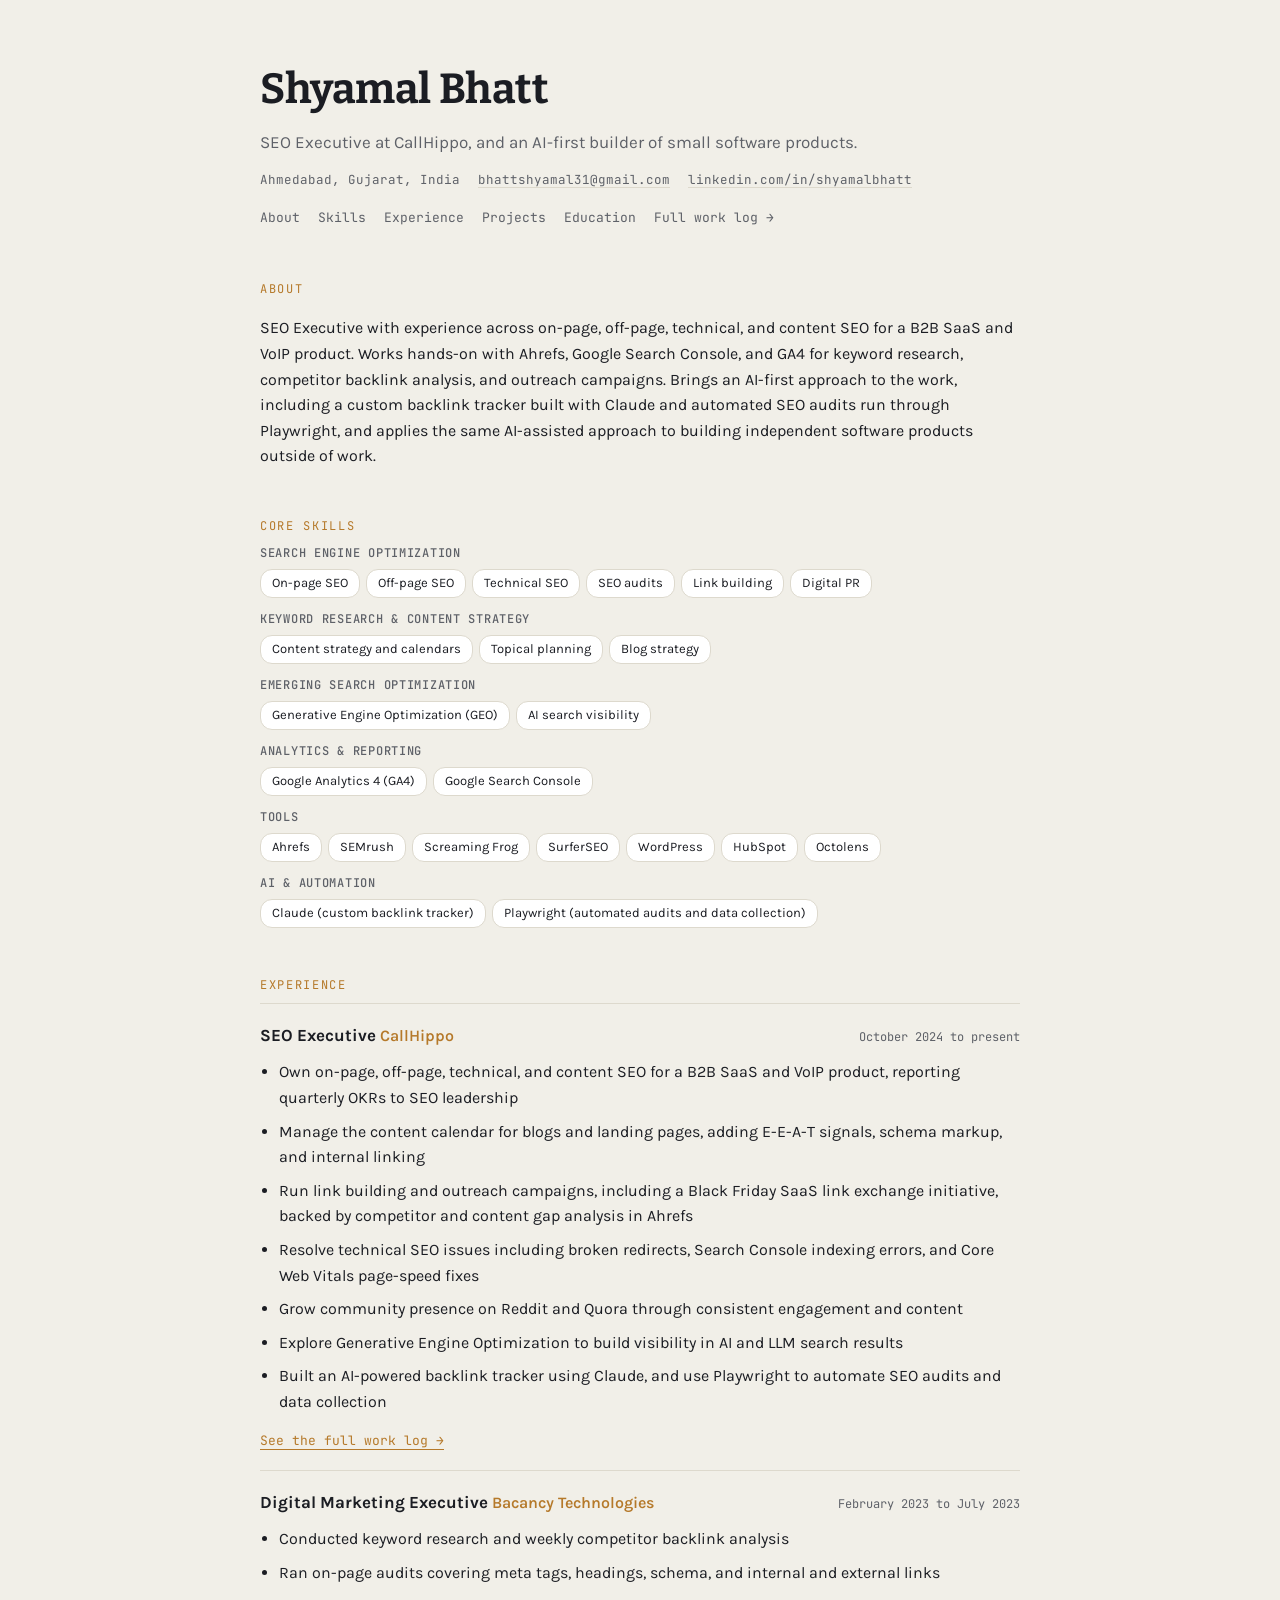
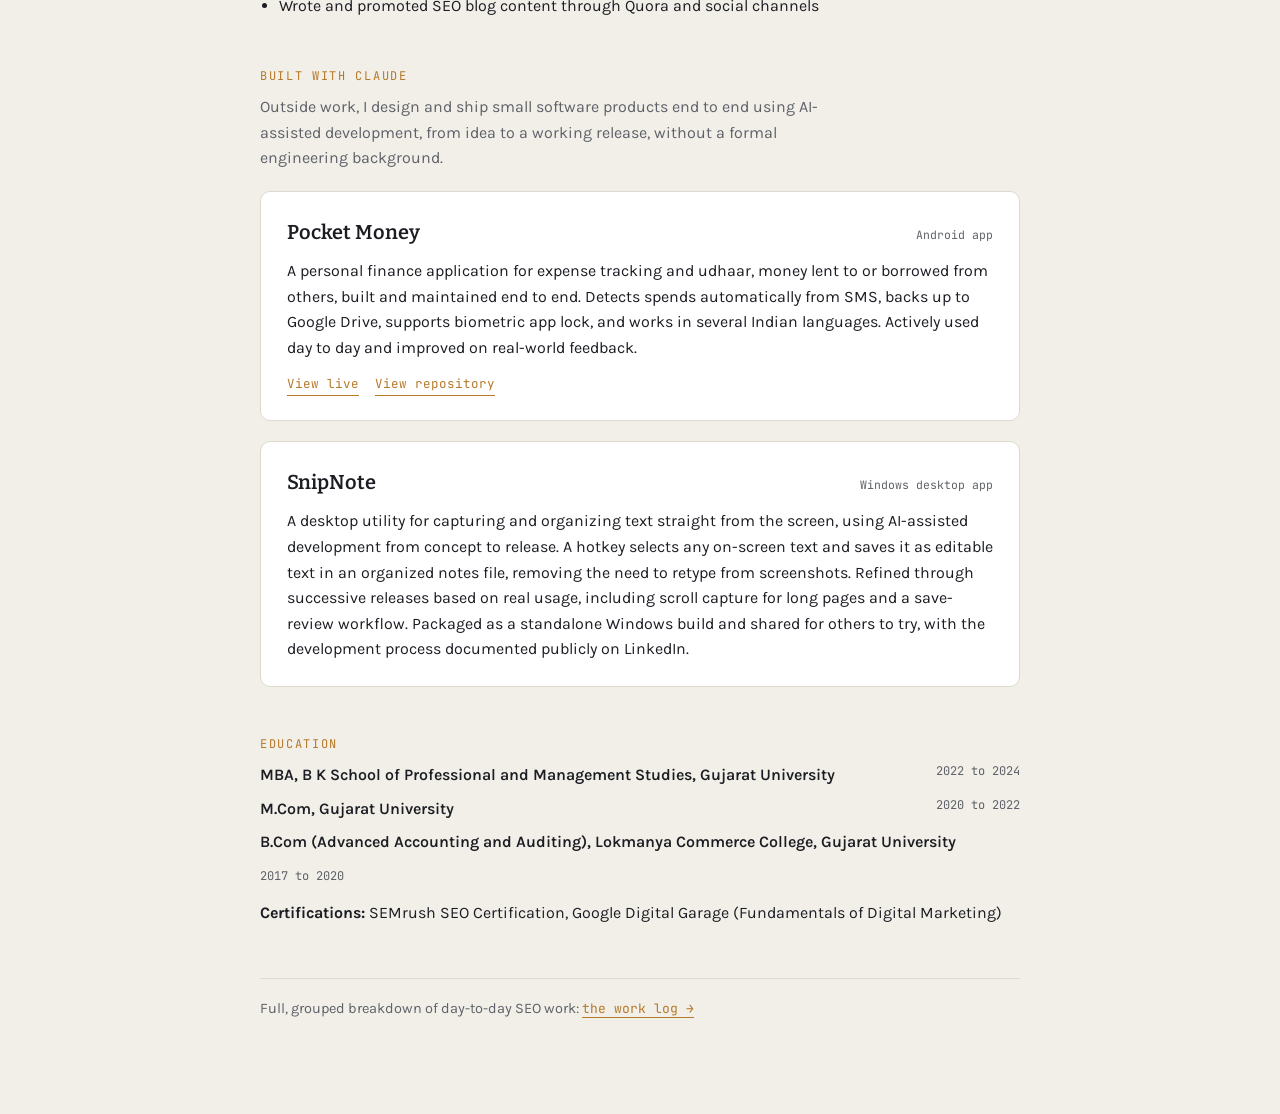
==== index.html @ 7a84ca5f "Resume site and work log" ====
<!DOCTYPE html>
<html lang="en">
<head>
<meta charset="UTF-8">
<meta name="viewport" content="width=device-width, initial-scale=1.0, viewport-fit=cover">
<title>Shyamal Bhatt | SEO Executive</title>
<meta name="description" content="Shyamal Bhatt, SEO Executive at CallHippo. On-page, off-page, technical and AI-search SEO, plus independent products built with AI-assisted development.">
<link rel="stylesheet" href="https://fonts.googleapis.com/css2?family=Bitter:wght@500;600;700&family=Karla:wght@400;500;600;700&family=JetBrains+Mono:wght@400;500;600&display=swap">
<link rel="stylesheet" href="style.css">
</head>
<body>
<div class="wrap">

  <header class="site-head">
    <h1>Shyamal Bhatt</h1>
    <p class="tagline">SEO Executive at CallHippo, and an AI-first builder of small software products.</p>
    <p class="contact">
      <span>Ahmedabad, Gujarat, India</span>
      <span><a href="mailto:bhattshyamal31@gmail.com">bhattshyamal31@gmail.com</a></span>
      <span><a href="https://linkedin.com/in/shyamalbhatt">linkedin.com/in/shyamalbhatt</a></span>
    </p>
    <nav class="sitenav">
      <a href="#about">About</a>
      <a href="#skills">Skills</a>
      <a href="#experience">Experience</a>
      <a href="#projects">Projects</a>
      <a href="#education">Education</a>
      <a href="portfolio.html">Full work log &rarr;</a>
    </nav>
  </header>

  <section id="about">
    <p class="eyebrow">About</p>
    <p>SEO Executive with experience across on-page, off-page, technical, and content SEO for a B2B SaaS and VoIP product. Works hands-on with Ahrefs, Google Search Console, and GA4 for keyword research, competitor backlink analysis, and outreach campaigns. Brings an AI-first approach to the work, including a custom backlink tracker built with Claude and automated SEO audits run through Playwright, and applies the same AI-assisted approach to building independent software products outside of work.</p>
  </section>

  <section id="skills">
    <p class="eyebrow">Core Skills</p>
    <div class="skill-groups">
      <div class="skill-group">
        <h3>Search Engine Optimization</h3>
        <ul class="tags"><li>On-page SEO</li><li>Off-page SEO</li><li>Technical SEO</li><li>SEO audits</li><li>Link building</li><li>Digital PR</li></ul>
      </div>
      <div class="skill-group">
        <h3>Keyword Research &amp; Content Strategy</h3>
        <ul class="tags"><li>Content strategy and calendars</li><li>Topical planning</li><li>Blog strategy</li></ul>
      </div>
      <div class="skill-group">
        <h3>Emerging Search Optimization</h3>
        <ul class="tags"><li>Generative Engine Optimization (GEO)</li><li>AI search visibility</li></ul>
      </div>
      <div class="skill-group">
        <h3>Analytics &amp; Reporting</h3>
        <ul class="tags"><li>Google Analytics 4 (GA4)</li><li>Google Search Console</li></ul>
      </div>
      <div class="skill-group">
        <h3>Tools</h3>
        <ul class="tags"><li>Ahrefs</li><li>SEMrush</li><li>Screaming Frog</li><li>SurferSEO</li><li>WordPress</li><li>HubSpot</li><li>Octolens</li></ul>
      </div>
      <div class="skill-group">
        <h3>AI &amp; Automation</h3>
        <ul class="tags"><li>Claude (custom backlink tracker)</li><li>Playwright (automated audits and data collection)</li></ul>
      </div>
    </div>
  </section>

  <section id="experience">
    <p class="eyebrow">Experience</p>

    <div class="role-block">
      <div class="role-head">
        <span><span class="role-title">SEO Executive</span> <span class="role-org">CallHippo</span></span>
        <span class="role-date">October 2024 to present</span>
      </div>
      <ul class="work">
        <li>Own on-page, off-page, technical, and content SEO for a B2B SaaS and VoIP product, reporting quarterly OKRs to SEO leadership</li>
        <li>Manage the content calendar for blogs and landing pages, adding E-E-A-T signals, schema markup, and internal linking</li>
        <li>Run link building and outreach campaigns, including a Black Friday SaaS link exchange initiative, backed by competitor and content gap analysis in Ahrefs</li>
        <li>Resolve technical SEO issues including broken redirects, Search Console indexing errors, and Core Web Vitals page-speed fixes</li>
        <li>Grow community presence on Reddit and Quora through consistent engagement and content</li>
        <li>Explore Generative Engine Optimization to build visibility in AI and LLM search results</li>
        <li>Built an AI-powered backlink tracker using Claude, and use Playwright to automate SEO audits and data collection</li>
      </ul>
      <p style="margin-top:12px;"><a class="back-link" href="portfolio.html">See the full work log &rarr;</a></p>
    </div>

    <div class="role-block">
      <div class="role-head">
        <span><span class="role-title">Digital Marketing Executive</span> <span class="role-org">Bacancy Technologies</span></span>
        <span class="role-date">February 2023 to July 2023</span>
      </div>
      <ul class="work">
        <li>Conducted keyword research and weekly competitor backlink analysis</li>
        <li>Ran on-page audits covering meta tags, headings, schema, and internal and external links</li>
        <li>Wrote and promoted SEO blog content through Quora and social channels</li>
      </ul>
    </div>
  </section>

  <section id="projects">
    <p class="eyebrow">Built with Claude</p>
    <p class="lead">Outside work, I design and ship small software products end to end using AI-assisted development, from idea to a working release, without a formal engineering background.</p>
    <div class="cards">
      <div class="card">
        <div class="card-head">
          <span class="card-name">Pocket Money</span>
          <span class="card-kind">Android app</span>
        </div>
        <p>A personal finance application for expense tracking and udhaar, money lent to or borrowed from others, built and maintained end to end. Detects spends automatically from SMS, backs up to Google Drive, supports biometric app lock, and works in several Indian languages. Actively used day to day and improved on real-world feedback.</p>
        <div class="card-links">
          <a href="https://imshyamalbhatt.github.io/kharcha/">View live</a>
          <a href="https://github.com/imshyamalbhatt/kharcha">View repository</a>
        </div>
      </div>
      <div class="card">
        <div class="card-head">
          <span class="card-name">SnipNote</span>
          <span class="card-kind">Windows desktop app</span>
        </div>
        <p>A desktop utility for capturing and organizing text straight from the screen, using AI-assisted development from concept to release. A hotkey selects any on-screen text and saves it as editable text in an organized notes file, removing the need to retype from screenshots. Refined through successive releases based on real usage, including scroll capture for long pages and a save-review workflow. Packaged as a standalone Windows build and shared for others to try, with the development process documented publicly on LinkedIn.</p>
      </div>
    </div>
  </section>

  <section id="education">
    <p class="eyebrow">Education</p>
    <div class="edu-item"><span class="edu-degree">MBA, B K School of Professional and Management Studies, Gujarat University</span><span class="edu-date">2022 to 2024</span></div>
    <div class="edu-item"><span class="edu-degree">M.Com, Gujarat University</span><span class="edu-date">2020 to 2022</span></div>
    <div class="edu-item"><span class="edu-degree">B.Com (Advanced Accounting and Auditing), Lokmanya Commerce College, Gujarat University</span><span class="edu-date">2017 to 2020</span></div>
    <p style="margin-top:14px;"><b>Certifications:</b> SEMrush SEO Certification, Google Digital Garage (Fundamentals of Digital Marketing)</p>
  </section>

  <p class="closing">Full, grouped breakdown of day-to-day SEO work: <a class="back-link" href="portfolio.html">the work log &rarr;</a></p>

</div>
</body>
</html>
---- style.css ----
/* layout: warm single-column editorial site; one accent (amber) used sparingly on labels, rules and links */
:root{
  --bg:#f1efe8;
  --surface:#ffffff;
  --ink:#1b1d23;
  --muted:#5e6168;
  --line:#ddd9cd;
  --accent:#b5792a;
}
@media (prefers-color-scheme: dark){
  :root:not([data-theme="light"]){
    --bg:#17181c;
    --surface:#1f2126;
    --ink:#eceae4;
    --muted:#9a9b9f;
    --line:#303238;
    --accent:#d79a4e;
    color-scheme: dark;
  }
}
:root[data-theme="dark"]{
  --bg:#17181c;
  --surface:#1f2126;
  --ink:#eceae4;
  --muted:#9a9b9f;
  --line:#303238;
  --accent:#d79a4e;
  color-scheme: dark;
}

*{ box-sizing:border-box; }
html, body{ margin:0; }
body{
  background:var(--bg);
  color:var(--ink);
  font-family:'Karla',Arial,sans-serif;
  font-size:16px;
  line-height:1.6;
  padding-left:max(16px, env(safe-area-inset-left,0px));
  padding-right:max(16px, env(safe-area-inset-right,0px));
}
a{ color:inherit; }
.wrap{ max-width:760px; margin:0 auto; padding-block:56px 80px; }

header.site-head{ margin-bottom:40px; }
h1{
  font-family:'Bitter',Georgia,serif;
  font-weight:700;
  font-size:clamp(30px,6vw,42px);
  margin:0 0 6px 0;
  letter-spacing:-.01em;
  text-wrap:balance;
}
.tagline{ font-size:17px; color:var(--muted); margin:0 0 14px 0; }
.contact{
  font-family:'JetBrains Mono',ui-monospace,monospace;
  font-size:12.5px;
  color:var(--muted);
  display:flex;
  flex-wrap:wrap;
  gap:6px 18px;
}
.contact a{ text-decoration:underline; text-decoration-color:var(--line); text-underline-offset:3px; }
.contact a:hover{ color:var(--accent); text-decoration-color:var(--accent); }

nav.sitenav{
  display:flex;
  gap:18px;
  margin-top:18px;
  font-family:'JetBrains Mono',monospace;
  font-size:13px;
}
nav.sitenav a{
  text-decoration:none;
  color:var(--muted);
  border-bottom:1px solid transparent;
  padding-bottom:2px;
}
nav.sitenav a:hover, nav.sitenav a.current{ color:var(--accent); border-bottom-color:var(--accent); }

.eyebrow{
  font-family:'JetBrains Mono',monospace;
  font-size:12px;
  letter-spacing:.14em;
  text-transform:uppercase;
  color:var(--accent);
  margin:0 0 8px 0;
}
section{ margin-top:48px; }
section > p.lead{ color:var(--muted); max-width:60ch; margin:0 0 20px 0; }

.skill-groups{ display:flex; flex-direction:column; gap:12px; }
.skill-group h3{
  font-family:'JetBrains Mono',monospace;
  font-size:12px;
  text-transform:uppercase;
  letter-spacing:.06em;
  color:var(--muted);
  margin:0 0 6px 0;
  font-weight:500;
}
.tags{ list-style:none; margin:0; padding:0; display:flex; flex-wrap:wrap; gap:6px; }
.tags li{
  font-size:13px;
  background:var(--surface);
  border:1px solid var(--line);
  border-radius:12px;
  padding:3px 11px;
}

.role-block{ border-top:1px solid var(--line); padding-top:18px; margin-top:18px; }
.role-block:first-of-type{ margin-top:0; }
.role-head{ display:flex; justify-content:space-between; align-items:baseline; flex-wrap:wrap; gap:4px 16px; margin-bottom:10px; }
.role-title{ font-weight:700; font-size:17px; }
.role-org{ color:var(--accent); font-weight:600; }
.role-date{ font-family:'JetBrains Mono',monospace; font-size:12px; color:var(--muted); white-space:nowrap; }
ul.work{ margin:0; padding-left:1.2em; }
ul.work li{ margin-bottom:8px; }
ul.work li:last-child{ margin-bottom:0; }

.cards{ display:flex; flex-direction:column; gap:20px; }
.card{ background:var(--surface); border:1px solid var(--line); border-radius:10px; padding:24px 26px; }
.card-head{ display:flex; justify-content:space-between; align-items:baseline; flex-wrap:wrap; gap:4px 16px; margin-bottom:4px; }
.card-name{ font-family:'Bitter',Georgia,serif; font-weight:600; font-size:20px; }
.card-kind{ font-family:'JetBrains Mono',monospace; font-size:11.5px; color:var(--muted); white-space:nowrap; }
.card p{ margin:10px 0 0 0; }
.card-links{ margin-top:14px; display:flex; gap:16px; flex-wrap:wrap; }
.card-links a{ font-family:'JetBrains Mono',monospace; font-size:12.5px; color:var(--accent); text-decoration:none; border-bottom:1px solid var(--accent); padding-bottom:1px; }
.card-links a:hover{ opacity:.75; }

.edu-item{ display:flex; justify-content:space-between; gap:12px; margin-bottom:8px; flex-wrap:wrap; }
.edu-item:last-child{ margin-bottom:0; }
.edu-degree{ font-weight:600; }
.edu-date{ font-family:'JetBrains Mono',monospace; font-size:12px; color:var(--muted); white-space:nowrap; }

.worklog-group{ border-top:1px solid var(--line); padding-top:18px; margin-top:28px; }
.worklog-group:first-of-type{ margin-top:0; }
.worklog-group h2{
  font-family:'Bitter',Georgia,serif;
  font-size:19px;
  font-weight:600;
  margin:0 0 12px 0;
}
.worklog-group ul{ margin:0; padding-left:1.2em; }
.worklog-group li{ margin-bottom:8px; }
.worklog-group li:last-child{ margin-bottom:0; }

.closing{ margin-top:52px; padding-top:18px; border-top:1px solid var(--line); color:var(--muted); font-size:14.5px; }
.back-link{ font-family:'JetBrains Mono',monospace; font-size:13px; color:var(--accent); text-decoration:none; border-bottom:1px solid var(--accent); }
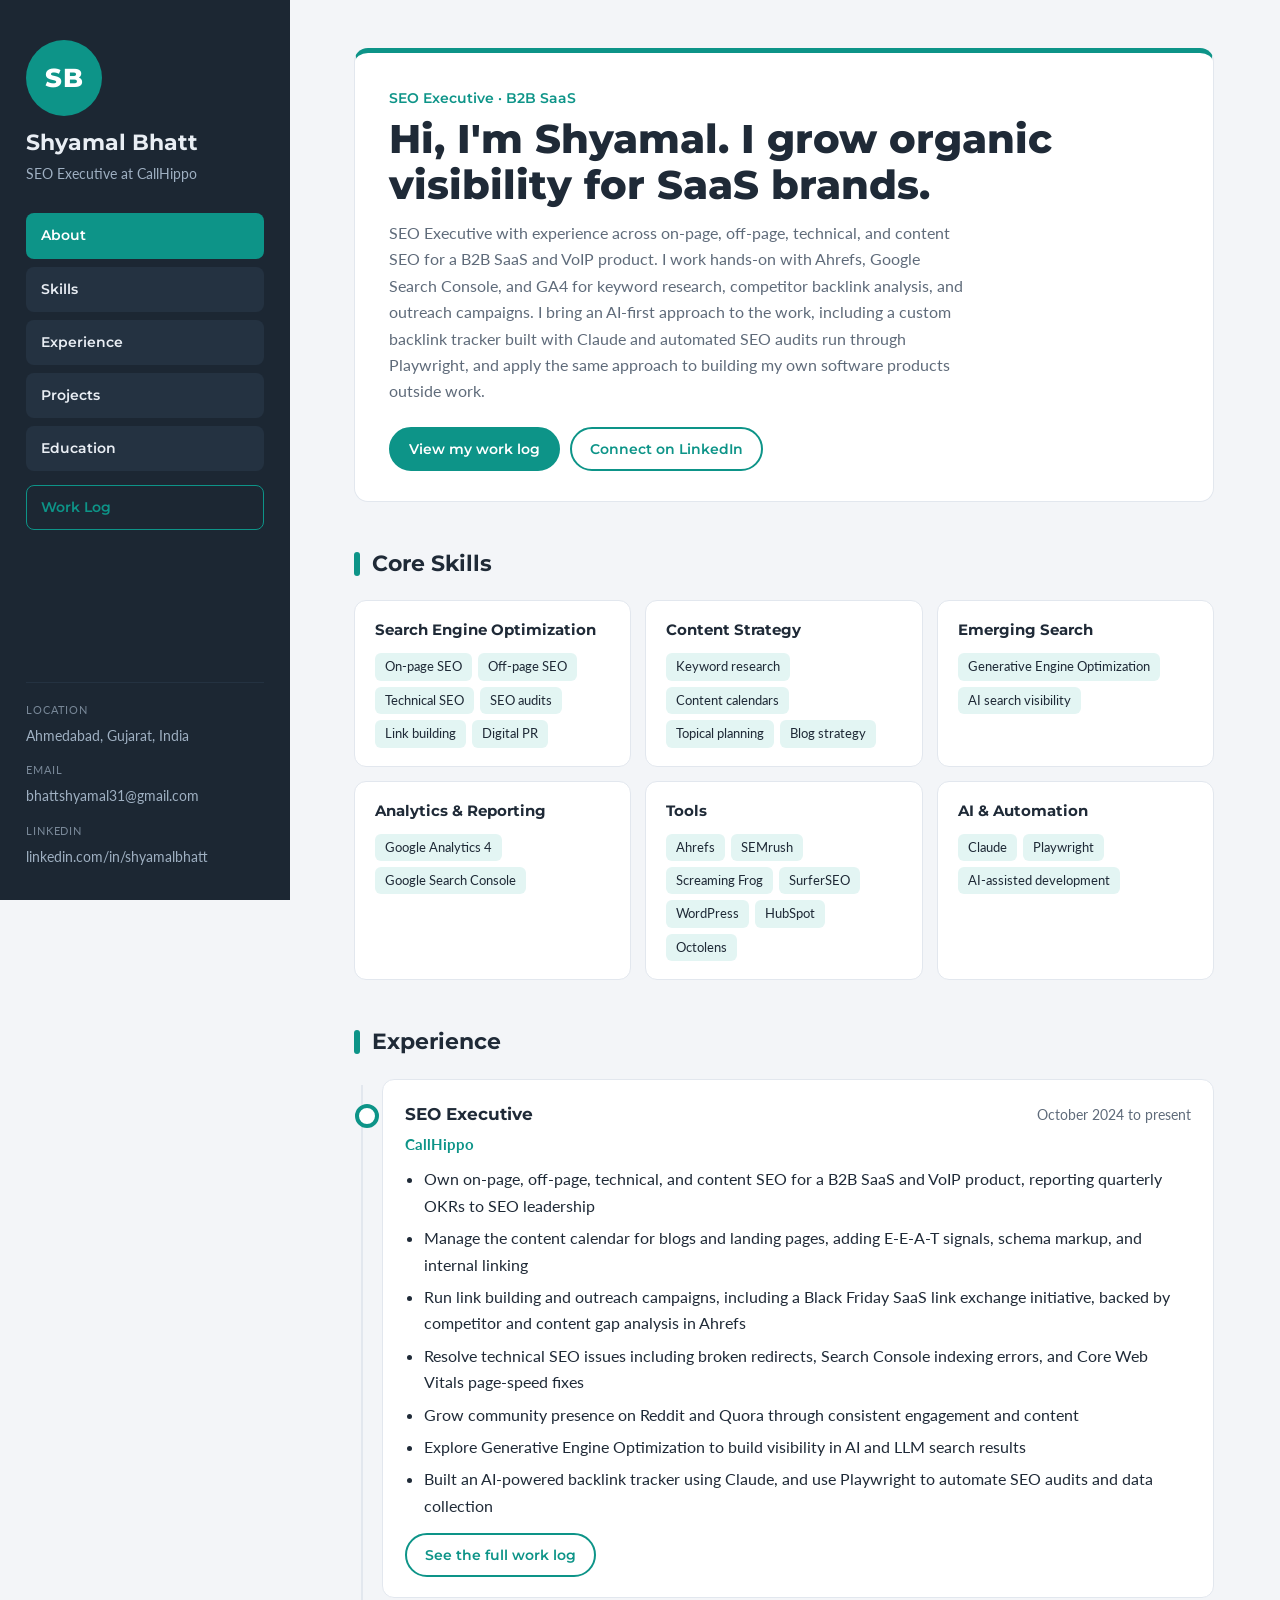
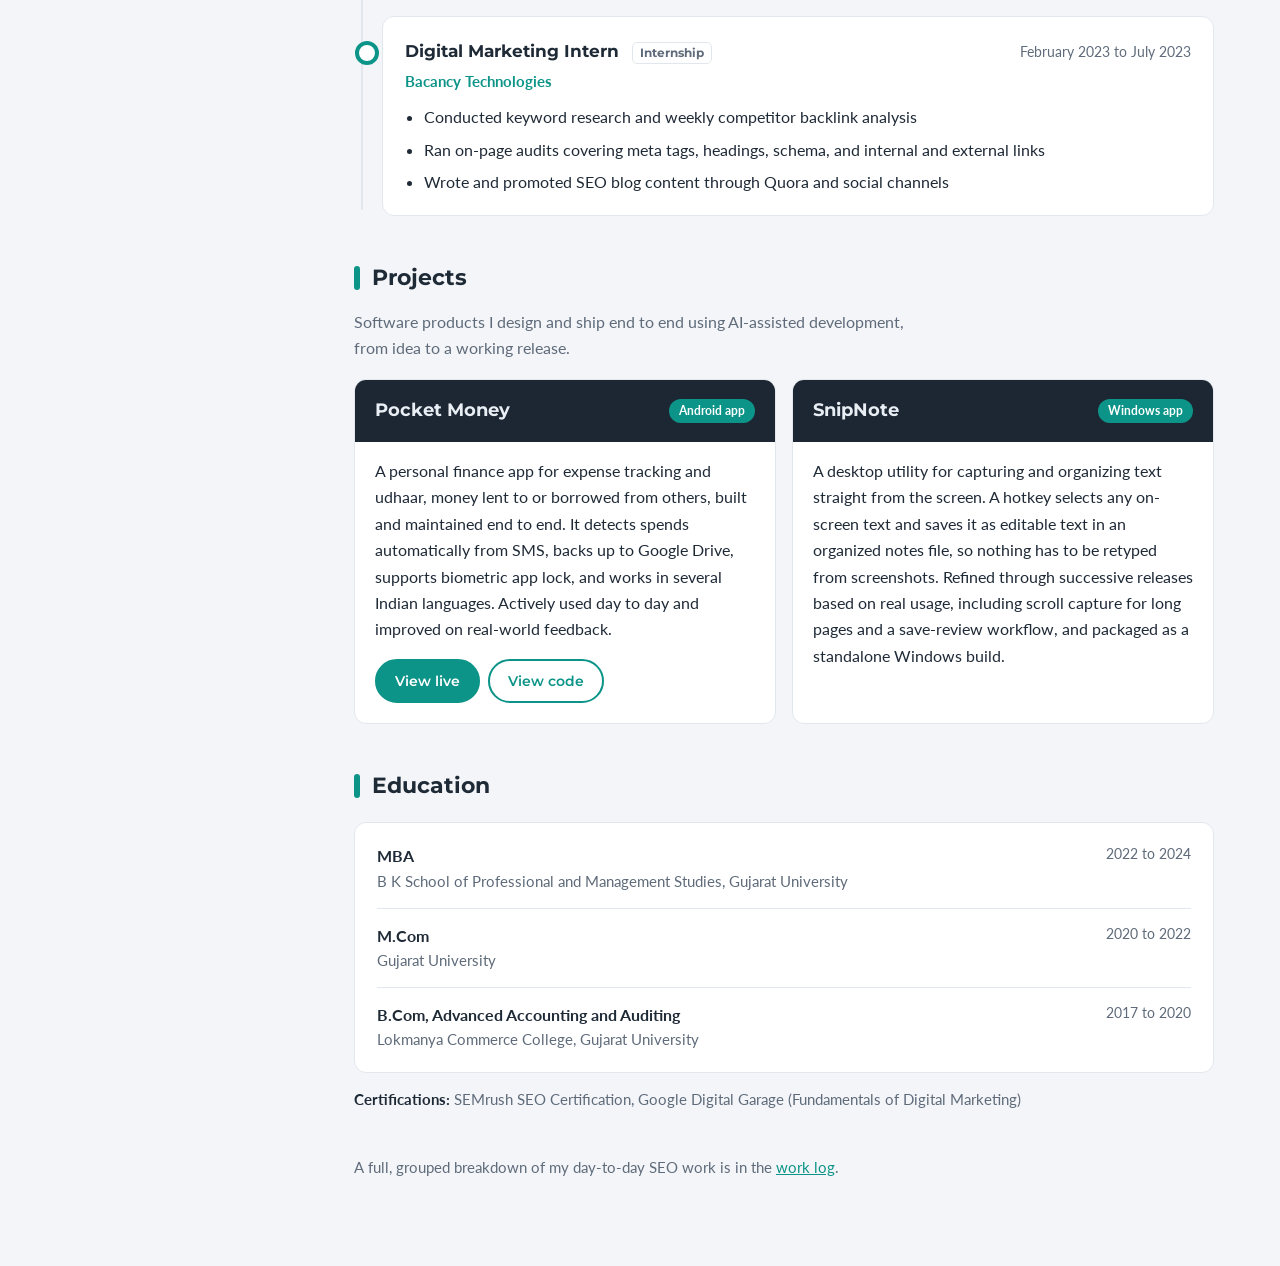
==== commit e644ed76: "New template design: sidebar layout, timeline, Montserrat/Lato; Bacancy as internship" ====
--- a/index.html
+++ b/index.html
@@ -4,134 +4,198 @@
 <meta charset="UTF-8">
 <meta name="viewport" content="width=device-width, initial-scale=1.0, viewport-fit=cover">
 <title>Shyamal Bhatt | SEO Executive</title>
-<meta name="description" content="Shyamal Bhatt, SEO Executive at CallHippo. On-page, off-page, technical and AI-search SEO, plus independent products built with AI-assisted development.">
-<link rel="stylesheet" href="https://fonts.googleapis.com/css2?family=Bitter:wght@500;600;700&family=Karla:wght@400;500;600;700&family=JetBrains+Mono:wght@400;500;600&display=swap">
+<meta name="description" content="Shyamal Bhatt, SEO Executive at CallHippo. On-page, off-page, technical, content and AI-search SEO, plus independent products built with AI-assisted development.">
+<link rel="stylesheet" href="https://fonts.googleapis.com/css2?family=Montserrat:wght@600;700;800&family=Lato:wght@400;700&display=swap">
 <link rel="stylesheet" href="style.css">
+<style>
+  .mobile-contact{ display:none; }
+  @media (max-width:880px){ .mobile-contact{ display:block; margin-top:14px; font-size:14px; color:var(--muted); } }
+</style>
 </head>
 <body>
-<div class="wrap">
-
-  <header class="site-head">
-    <h1>Shyamal Bhatt</h1>
-    <p class="tagline">SEO Executive at CallHippo, and an AI-first builder of small software products.</p>
-    <p class="contact">
-      <span>Ahmedabad, Gujarat, India</span>
-      <span><a href="mailto:bhattshyamal31@gmail.com">bhattshyamal31@gmail.com</a></span>
-      <span><a href="https://linkedin.com/in/shyamalbhatt">linkedin.com/in/shyamalbhatt</a></span>
-    </p>
-    <nav class="sitenav">
-      <a href="#about">About</a>
-      <a href="#skills">Skills</a>
-      <a href="#experience">Experience</a>
-      <a href="#projects">Projects</a>
-      <a href="#education">Education</a>
-      <a href="portfolio.html">Full work log &rarr;</a>
-    </nav>
-  </header>
-
-  <section id="about">
-    <p class="eyebrow">About</p>
-    <p>SEO Executive with experience across on-page, off-page, technical, and content SEO for a B2B SaaS and VoIP product. Works hands-on with Ahrefs, Google Search Console, and GA4 for keyword research, competitor backlink analysis, and outreach campaigns. Brings an AI-first approach to the work, including a custom backlink tracker built with Claude and automated SEO audits run through Playwright, and applies the same AI-assisted approach to building independent software products outside of work.</p>
-  </section>
-
-  <section id="skills">
-    <p class="eyebrow">Core Skills</p>
-    <div class="skill-groups">
-      <div class="skill-group">
-        <h3>Search Engine Optimization</h3>
-        <ul class="tags"><li>On-page SEO</li><li>Off-page SEO</li><li>Technical SEO</li><li>SEO audits</li><li>Link building</li><li>Digital PR</li></ul>
+<div class="layout">
+
+  <aside class="sidebar">
+    <div class="side-inner">
+      <div class="side-id">
+        <div class="monogram" aria-hidden="true">SB</div>
+        <a class="side-name" href="#top">Shyamal Bhatt</a>
+        <div class="side-role">SEO Executive at CallHippo</div>
       </div>
-      <div class="skill-group">
-        <h3>Keyword Research &amp; Content Strategy</h3>
-        <ul class="tags"><li>Content strategy and calendars</li><li>Topical planning</li><li>Blog strategy</li></ul>
-      </div>
-      <div class="skill-group">
-        <h3>Emerging Search Optimization</h3>
-        <ul class="tags"><li>Generative Engine Optimization (GEO)</li><li>AI search visibility</li></ul>
-      </div>
-      <div class="skill-group">
-        <h3>Analytics &amp; Reporting</h3>
-        <ul class="tags"><li>Google Analytics 4 (GA4)</li><li>Google Search Console</li></ul>
-      </div>
-      <div class="skill-group">
-        <h3>Tools</h3>
-        <ul class="tags"><li>Ahrefs</li><li>SEMrush</li><li>Screaming Frog</li><li>SurferSEO</li><li>WordPress</li><li>HubSpot</li><li>Octolens</li></ul>
-      </div>
-      <div class="skill-group">
-        <h3>AI &amp; Automation</h3>
-        <ul class="tags"><li>Claude (custom backlink tracker)</li><li>Playwright (automated audits and data collection)</li></ul>
+
+      <nav class="side-nav" aria-label="Sections">
+        <a class="btn" href="#about">About</a>
+        <a class="btn" href="#skills">Skills</a>
+        <a class="btn" href="#experience">Experience</a>
+        <a class="btn" href="#projects">Projects</a>
+        <a class="btn" href="#education">Education</a>
+        <a class="btn cta" href="portfolio.html">Work Log</a>
+      </nav>
+
+      <div class="side-contact">
+        <span class="label">Location</span>
+        <span>Ahmedabad, Gujarat, India</span>
+        <span class="label" style="margin-top:8px;">Email</span>
+        <a href="mailto:bhattshyamal31@gmail.com">bhattshyamal31@gmail.com</a>
+        <span class="label" style="margin-top:8px;">LinkedIn</span>
+        <a href="https://linkedin.com/in/shyamalbhatt">linkedin.com/in/shyamalbhatt</a>
       </div>
     </div>
-  </section>
-
-  <section id="experience">
-    <p class="eyebrow">Experience</p>
-
-    <div class="role-block">
-      <div class="role-head">
-        <span><span class="role-title">SEO Executive</span> <span class="role-org">CallHippo</span></span>
-        <span class="role-date">October 2024 to present</span>
-      </div>
-      <ul class="work">
-        <li>Own on-page, off-page, technical, and content SEO for a B2B SaaS and VoIP product, reporting quarterly OKRs to SEO leadership</li>
-        <li>Manage the content calendar for blogs and landing pages, adding E-E-A-T signals, schema markup, and internal linking</li>
-        <li>Run link building and outreach campaigns, including a Black Friday SaaS link exchange initiative, backed by competitor and content gap analysis in Ahrefs</li>
-        <li>Resolve technical SEO issues including broken redirects, Search Console indexing errors, and Core Web Vitals page-speed fixes</li>
-        <li>Grow community presence on Reddit and Quora through consistent engagement and content</li>
-        <li>Explore Generative Engine Optimization to build visibility in AI and LLM search results</li>
-        <li>Built an AI-powered backlink tracker using Claude, and use Playwright to automate SEO audits and data collection</li>
-      </ul>
-      <p style="margin-top:12px;"><a class="back-link" href="portfolio.html">See the full work log &rarr;</a></p>
+  </aside>
+
+  <main class="main" id="top">
+    <div class="main-inner">
+
+      <section class="hero" id="about">
+        <p class="hero-kicker">SEO Executive &middot; B2B SaaS</p>
+        <h1>Hi, I'm Shyamal. I grow organic visibility for SaaS brands.</h1>
+        <p class="summary">SEO Executive with experience across on-page, off-page, technical, and content SEO for a B2B SaaS and VoIP product. I work hands-on with Ahrefs, Google Search Console, and GA4 for keyword research, competitor backlink analysis, and outreach campaigns. I bring an AI-first approach to the work, including a custom backlink tracker built with Claude and automated SEO audits run through Playwright, and apply the same approach to building my own software products outside work.</p>
+        <p class="mobile-contact">Ahmedabad, Gujarat &middot; bhattshyamal31@gmail.com</p>
+        <div class="hero-actions">
+          <a class="pill solid" href="portfolio.html">View my work log</a>
+          <a class="pill" href="https://linkedin.com/in/shyamalbhatt">Connect on LinkedIn</a>
+        </div>
+      </section>
+
+      <section class="block" id="skills">
+        <h2 class="section-title">Core Skills</h2>
+        <div class="skill-grid">
+          <div class="skill-card">
+            <h3>Search Engine Optimization</h3>
+            <ul class="chips"><li>On-page SEO</li><li>Off-page SEO</li><li>Technical SEO</li><li>SEO audits</li><li>Link building</li><li>Digital PR</li></ul>
+          </div>
+          <div class="skill-card">
+            <h3>Content Strategy</h3>
+            <ul class="chips"><li>Keyword research</li><li>Content calendars</li><li>Topical planning</li><li>Blog strategy</li></ul>
+          </div>
+          <div class="skill-card">
+            <h3>Emerging Search</h3>
+            <ul class="chips"><li>Generative Engine Optimization</li><li>AI search visibility</li></ul>
+          </div>
+          <div class="skill-card">
+            <h3>Analytics &amp; Reporting</h3>
+            <ul class="chips"><li>Google Analytics 4</li><li>Google Search Console</li></ul>
+          </div>
+          <div class="skill-card">
+            <h3>Tools</h3>
+            <ul class="chips"><li>Ahrefs</li><li>SEMrush</li><li>Screaming Frog</li><li>SurferSEO</li><li>WordPress</li><li>HubSpot</li><li>Octolens</li></ul>
+          </div>
+          <div class="skill-card">
+            <h3>AI &amp; Automation</h3>
+            <ul class="chips"><li>Claude</li><li>Playwright</li><li>AI-assisted development</li></ul>
+          </div>
+        </div>
+      </section>
+
+      <section class="block" id="experience">
+        <h2 class="section-title">Experience</h2>
+        <div class="timeline">
+          <div class="t-item">
+            <div class="t-head">
+              <h3 class="t-title">SEO Executive</h3>
+              <span class="t-date">October 2024 to present</span>
+            </div>
+            <p class="t-org">CallHippo</p>
+            <ul>
+              <li>Own on-page, off-page, technical, and content SEO for a B2B SaaS and VoIP product, reporting quarterly OKRs to SEO leadership</li>
+              <li>Manage the content calendar for blogs and landing pages, adding E-E-A-T signals, schema markup, and internal linking</li>
+              <li>Run link building and outreach campaigns, including a Black Friday SaaS link exchange initiative, backed by competitor and content gap analysis in Ahrefs</li>
+              <li>Resolve technical SEO issues including broken redirects, Search Console indexing errors, and Core Web Vitals page-speed fixes</li>
+              <li>Grow community presence on Reddit and Quora through consistent engagement and content</li>
+              <li>Explore Generative Engine Optimization to build visibility in AI and LLM search results</li>
+              <li>Built an AI-powered backlink tracker using Claude, and use Playwright to automate SEO audits and data collection</li>
+            </ul>
+            <div class="t-more"><a class="pill" href="portfolio.html">See the full work log</a></div>
+          </div>
+
+          <div class="t-item">
+            <div class="t-head">
+              <h3 class="t-title">Digital Marketing Intern <span class="t-tag">Internship</span></h3>
+              <span class="t-date">February 2023 to July 2023</span>
+            </div>
+            <p class="t-org">Bacancy Technologies</p>
+            <ul>
+              <li>Conducted keyword research and weekly competitor backlink analysis</li>
+              <li>Ran on-page audits covering meta tags, headings, schema, and internal and external links</li>
+              <li>Wrote and promoted SEO blog content through Quora and social channels</li>
+            </ul>
+          </div>
+        </div>
+      </section>
+
+      <section class="block" id="projects">
+        <h2 class="section-title">Projects</h2>
+        <p class="lead">Software products I design and ship end to end using AI-assisted development, from idea to a working release.</p>
+        <div class="project-grid">
+          <div class="project">
+            <div class="project-band">
+              <span class="card-name">Pocket Money</span>
+              <span class="card-kind">Android app</span>
+            </div>
+            <div class="project-body">
+              <p>A personal finance app for expense tracking and udhaar, money lent to or borrowed from others, built and maintained end to end. It detects spends automatically from SMS, backs up to Google Drive, supports biometric app lock, and works in several Indian languages. Actively used day to day and improved on real-world feedback.</p>
+              <div class="project-links">
+                <a class="pill solid" href="https://imshyamalbhatt.github.io/kharcha/">View live</a>
+                <a class="pill" href="https://github.com/imshyamalbhatt/kharcha">View code</a>
+              </div>
+            </div>
+          </div>
+          <div class="project">
+            <div class="project-band">
+              <span class="card-name">SnipNote</span>
+              <span class="card-kind">Windows app</span>
+            </div>
+            <div class="project-body">
+              <p>A desktop utility for capturing and organizing text straight from the screen. A hotkey selects any on-screen text and saves it as editable text in an organized notes file, so nothing has to be retyped from screenshots. Refined through successive releases based on real usage, including scroll capture for long pages and a save-review workflow, and packaged as a standalone Windows build.</p>
+            </div>
+          </div>
+        </div>
+      </section>
+
+      <section class="block" id="education">
+        <h2 class="section-title">Education</h2>
+        <div class="edu-card">
+          <div class="edu-row">
+            <div><div class="edu-degree">MBA</div><div class="edu-school">B K School of Professional and Management Studies, Gujarat University</div></div>
+            <span class="edu-date">2022 to 2024</span>
+          </div>
+          <div class="edu-row">
+            <div><div class="edu-degree">M.Com</div><div class="edu-school">Gujarat University</div></div>
+            <span class="edu-date">2020 to 2022</span>
+          </div>
+          <div class="edu-row">
+            <div><div class="edu-degree">B.Com, Advanced Accounting and Auditing</div><div class="edu-school">Lokmanya Commerce College, Gujarat University</div></div>
+            <span class="edu-date">2017 to 2020</span>
+          </div>
+        </div>
+        <p class="cert-line"><b>Certifications:</b> SEMrush SEO Certification, Google Digital Garage (Fundamentals of Digital Marketing)</p>
+      </section>
+
+      <p class="footnote">A full, grouped breakdown of my day-to-day SEO work is in the <a href="portfolio.html">work log</a>.</p>
+
     </div>
-
-    <div class="role-block">
-      <div class="role-head">
-        <span><span class="role-title">Digital Marketing Executive</span> <span class="role-org">Bacancy Technologies</span></span>
-        <span class="role-date">February 2023 to July 2023</span>
-      </div>
-      <ul class="work">
-        <li>Conducted keyword research and weekly competitor backlink analysis</li>
-        <li>Ran on-page audits covering meta tags, headings, schema, and internal and external links</li>
-        <li>Wrote and promoted SEO blog content through Quora and social channels</li>
-      </ul>
-    </div>
-  </section>
-
-  <section id="projects">
-    <p class="eyebrow">Built with Claude</p>
-    <p class="lead">Outside work, I design and ship small software products end to end using AI-assisted development, from idea to a working release, without a formal engineering background.</p>
-    <div class="cards">
-      <div class="card">
-        <div class="card-head">
-          <span class="card-name">Pocket Money</span>
-          <span class="card-kind">Android app</span>
-        </div>
-        <p>A personal finance application for expense tracking and udhaar, money lent to or borrowed from others, built and maintained end to end. Detects spends automatically from SMS, backs up to Google Drive, supports biometric app lock, and works in several Indian languages. Actively used day to day and improved on real-world feedback.</p>
-        <div class="card-links">
-          <a href="https://imshyamalbhatt.github.io/kharcha/">View live</a>
-          <a href="https://github.com/imshyamalbhatt/kharcha">View repository</a>
-        </div>
-      </div>
-      <div class="card">
-        <div class="card-head">
-          <span class="card-name">SnipNote</span>
-          <span class="card-kind">Windows desktop app</span>
-        </div>
-        <p>A desktop utility for capturing and organizing text straight from the screen, using AI-assisted development from concept to release. A hotkey selects any on-screen text and saves it as editable text in an organized notes file, removing the need to retype from screenshots. Refined through successive releases based on real usage, including scroll capture for long pages and a save-review workflow. Packaged as a standalone Windows build and shared for others to try, with the development process documented publicly on LinkedIn.</p>
-      </div>
-    </div>
-  </section>
-
-  <section id="education">
-    <p class="eyebrow">Education</p>
-    <div class="edu-item"><span class="edu-degree">MBA, B K School of Professional and Management Studies, Gujarat University</span><span class="edu-date">2022 to 2024</span></div>
-    <div class="edu-item"><span class="edu-degree">M.Com, Gujarat University</span><span class="edu-date">2020 to 2022</span></div>
-    <div class="edu-item"><span class="edu-degree">B.Com (Advanced Accounting and Auditing), Lokmanya Commerce College, Gujarat University</span><span class="edu-date">2017 to 2020</span></div>
-    <p style="margin-top:14px;"><b>Certifications:</b> SEMrush SEO Certification, Google Digital Garage (Fundamentals of Digital Marketing)</p>
-  </section>
-
-  <p class="closing">Full, grouped breakdown of day-to-day SEO work: <a class="back-link" href="portfolio.html">the work log &rarr;</a></p>
-
+  </main>
 </div>
+
+<script>
+  (function(){
+    var btns = Array.prototype.slice.call(document.querySelectorAll('.side-nav .btn[href^="#"]'));
+    var map = {};
+    btns.forEach(function(b){ map[b.getAttribute('href').slice(1)] = b; });
+    if (!('IntersectionObserver' in window)) return;
+    var obs = new IntersectionObserver(function(entries){
+      entries.forEach(function(e){
+        if (e.isIntersecting && map[e.target.id]){
+          btns.forEach(function(b){ b.classList.remove('active'); });
+          map[e.target.id].classList.add('active');
+        }
+      });
+    }, { rootMargin: '-35% 0px -60% 0px' });
+    Object.keys(map).forEach(function(id){
+      var el = document.getElementById(id);
+      if (el) obs.observe(el);
+    });
+  })();
+</script>
 </body>
 </html>
--- a/style.css
+++ b/style.css
@@ -1,149 +1,278 @@
-/* layout: warm single-column editorial site; one accent (amber) used sparingly on labels, rules and links */
 :root{
-  --bg:#f1efe8;
-  --surface:#ffffff;
-  --ink:#1b1d23;
-  --muted:#5e6168;
-  --line:#ddd9cd;
-  --accent:#b5792a;
+  --side:#1c2733;
+  --side-2:#243241;
+  --side-ink:#e9eef4;
+  --side-muted:#9fb0c2;
+  --bg:#f3f5f8;
+  --card:#ffffff;
+  --ink:#1f2a37;
+  --muted:#5f6b7a;
+  --line:#e2e7ee;
+  --accent:#0d9488;
+  --accent-ink:#ffffff;
+  --accent-soft:#e3f5f3;
 }
 @media (prefers-color-scheme: dark){
   :root:not([data-theme="light"]){
-    --bg:#17181c;
-    --surface:#1f2126;
-    --ink:#eceae4;
-    --muted:#9a9b9f;
-    --line:#303238;
-    --accent:#d79a4e;
+    --side:#111a24;
+    --side-2:#1a2532;
+    --side-ink:#e9eef4;
+    --side-muted:#8fa1b5;
+    --bg:#0c131b;
+    --card:#152030;
+    --ink:#e6ebf1;
+    --muted:#9aa8b8;
+    --line:#233245;
+    --accent:#2dd4bf;
+    --accent-ink:#0c131b;
+    --accent-soft:#12302f;
     color-scheme: dark;
   }
 }
 :root[data-theme="dark"]{
-  --bg:#17181c;
-  --surface:#1f2126;
-  --ink:#eceae4;
-  --muted:#9a9b9f;
-  --line:#303238;
-  --accent:#d79a4e;
+  --side:#111a24;
+  --side-2:#1a2532;
+  --side-ink:#e9eef4;
+  --side-muted:#8fa1b5;
+  --bg:#0c131b;
+  --card:#152030;
+  --ink:#e6ebf1;
+  --muted:#9aa8b8;
+  --line:#233245;
+  --accent:#2dd4bf;
+  --accent-ink:#0c131b;
+  --accent-soft:#12302f;
   color-scheme: dark;
 }
 
 *{ box-sizing:border-box; }
+html{ scroll-behavior:smooth; }
+@media (prefers-reduced-motion: reduce){ html{ scroll-behavior:auto; } }
 html, body{ margin:0; }
 body{
   background:var(--bg);
   color:var(--ink);
-  font-family:'Karla',Arial,sans-serif;
+  font-family:'Lato',Arial,Helvetica,sans-serif;
   font-size:16px;
-  line-height:1.6;
-  padding-left:max(16px, env(safe-area-inset-left,0px));
-  padding-right:max(16px, env(safe-area-inset-right,0px));
-}
-a{ color:inherit; }
-.wrap{ max-width:760px; margin:0 auto; padding-block:56px 80px; }
-
-header.site-head{ margin-bottom:40px; }
-h1{
-  font-family:'Bitter',Georgia,serif;
+  line-height:1.65;
+}
+h1, h2, h3, .side-name, .btn, .t-title, .card-name, .section-title{
+  font-family:'Montserrat',Arial,Helvetica,sans-serif;
+}
+a{ color:var(--accent); }
+
+/* ================= layout ================= */
+.layout{
+  display:grid;
+  grid-template-columns:290px minmax(0,1fr);
+  min-height:100vh;
+}
+
+/* ---------- sidebar (always visible) ---------- */
+.sidebar{
+  background:var(--side);
+  color:var(--side-ink);
+  position:sticky;
+  top:0;
+  height:100vh;
+  height:100dvh;
+  overflow-y:auto;
+}
+.side-inner{
+  padding:40px 26px 32px 26px;
+  display:flex;
+  flex-direction:column;
+  gap:28px;
+  min-height:100%;
+}
+.side-id{ display:flex; flex-direction:column; align-items:flex-start; gap:14px; }
+.monogram{
+  width:76px; height:76px;
+  border-radius:50%;
+  background:var(--accent);
+  color:var(--accent-ink);
+  display:flex; align-items:center; justify-content:center;
+  font-family:'Montserrat',Arial,sans-serif;
+  font-weight:800;
+  font-size:26px;
+  letter-spacing:1px;
+}
+.side-name{ font-size:22px; font-weight:700; line-height:1.2; margin:0; color:var(--side-ink); text-decoration:none; }
+.side-role{ font-size:14px; color:var(--side-muted); margin-top:-8px; }
+
+.side-nav{ display:flex; flex-direction:column; gap:8px; }
+.side-nav .btn{
+  display:block;
+  text-decoration:none;
+  font-size:14px;
+  font-weight:600;
+  color:var(--side-ink);
+  background:var(--side-2);
+  border:1px solid transparent;
+  border-radius:8px;
+  padding:10px 14px;
+  transition:background .15s ease, border-color .15s ease;
+}
+.side-nav .btn:hover{ border-color:var(--accent); }
+.side-nav .btn.active{ background:var(--accent); color:var(--accent-ink); }
+.side-nav .btn.cta{ background:transparent; border-color:var(--accent); color:var(--accent); margin-top:6px; }
+.side-nav .btn.cta:hover{ background:var(--accent); color:var(--accent-ink); }
+.btn:focus-visible{ outline:2px solid var(--accent); outline-offset:2px; }
+
+.side-contact{
+  margin-top:auto;
+  font-size:13.5px;
+  color:var(--side-muted);
+  display:flex;
+  flex-direction:column;
+  gap:6px;
+  border-top:1px solid var(--side-2);
+  padding-top:18px;
+  word-break:break-word;
+}
+.side-contact a{ color:var(--side-muted); text-decoration:none; }
+.side-contact a:hover{ color:var(--accent); }
+.side-contact .label{ font-size:11px; text-transform:uppercase; letter-spacing:.08em; color:var(--side-muted); opacity:.7; }
+
+/* ---------- main column ---------- */
+.main{
+  padding-block:48px 72px;
+  padding-left:clamp(20px,5vw,64px);
+  padding-right:max(20px, env(safe-area-inset-right,0px));
+  min-width:0;
+}
+.main-inner{ max-width:860px; }
+
+.hero{
+  background:var(--card);
+  border:1px solid var(--line);
+  border-radius:14px;
+  padding:34px 34px 30px 34px;
+  border-top:5px solid var(--accent);
+}
+.hero-kicker{ font-family:'Montserrat',Arial,sans-serif; font-weight:600; font-size:14px; color:var(--accent); margin:0 0 6px 0; }
+.hero h1{ font-size:clamp(28px,4.6vw,40px); font-weight:800; line-height:1.15; margin:0 0 12px 0; text-wrap:balance; }
+.hero p.summary{ color:var(--muted); margin:0; max-width:64ch; }
+.hero-actions{ display:flex; flex-wrap:wrap; gap:10px; margin-top:22px; }
+.pill{
+  display:inline-block;
+  font-family:'Montserrat',Arial,sans-serif;
+  font-size:13.5px;
+  font-weight:600;
+  text-decoration:none;
+  border-radius:999px;
+  padding:9px 18px;
+  border:2px solid var(--accent);
+  color:var(--accent);
+  background:transparent;
+  transition:background .15s ease, color .15s ease;
+}
+.pill:hover{ background:var(--accent-soft); }
+.pill.solid{ background:var(--accent); color:var(--accent-ink); }
+.pill.solid:hover{ filter:brightness(1.07); background:var(--accent); }
+
+section.block{ margin-top:44px; scroll-margin-top:24px; }
+.section-title{
+  font-size:22px;
   font-weight:700;
-  font-size:clamp(30px,6vw,42px);
-  margin:0 0 6px 0;
-  letter-spacing:-.01em;
-  text-wrap:balance;
-}
-.tagline{ font-size:17px; color:var(--muted); margin:0 0 14px 0; }
-.contact{
-  font-family:'JetBrains Mono',ui-monospace,monospace;
-  font-size:12.5px;
-  color:var(--muted);
+  margin:0 0 18px 0;
   display:flex;
-  flex-wrap:wrap;
-  gap:6px 18px;
-}
-.contact a{ text-decoration:underline; text-decoration-color:var(--line); text-underline-offset:3px; }
-.contact a:hover{ color:var(--accent); text-decoration-color:var(--accent); }
-
-nav.sitenav{
-  display:flex;
-  gap:18px;
-  margin-top:18px;
-  font-family:'JetBrains Mono',monospace;
-  font-size:13px;
-}
-nav.sitenav a{
-  text-decoration:none;
-  color:var(--muted);
-  border-bottom:1px solid transparent;
-  padding-bottom:2px;
-}
-nav.sitenav a:hover, nav.sitenav a.current{ color:var(--accent); border-bottom-color:var(--accent); }
-
-.eyebrow{
-  font-family:'JetBrains Mono',monospace;
-  font-size:12px;
-  letter-spacing:.14em;
-  text-transform:uppercase;
-  color:var(--accent);
-  margin:0 0 8px 0;
-}
-section{ margin-top:48px; }
-section > p.lead{ color:var(--muted); max-width:60ch; margin:0 0 20px 0; }
-
-.skill-groups{ display:flex; flex-direction:column; gap:12px; }
-.skill-group h3{
-  font-family:'JetBrains Mono',monospace;
-  font-size:12px;
-  text-transform:uppercase;
-  letter-spacing:.06em;
-  color:var(--muted);
-  margin:0 0 6px 0;
-  font-weight:500;
-}
-.tags{ list-style:none; margin:0; padding:0; display:flex; flex-wrap:wrap; gap:6px; }
-.tags li{
-  font-size:13px;
-  background:var(--surface);
-  border:1px solid var(--line);
-  border-radius:12px;
-  padding:3px 11px;
-}
-
-.role-block{ border-top:1px solid var(--line); padding-top:18px; margin-top:18px; }
-.role-block:first-of-type{ margin-top:0; }
-.role-head{ display:flex; justify-content:space-between; align-items:baseline; flex-wrap:wrap; gap:4px 16px; margin-bottom:10px; }
-.role-title{ font-weight:700; font-size:17px; }
-.role-org{ color:var(--accent); font-weight:600; }
-.role-date{ font-family:'JetBrains Mono',monospace; font-size:12px; color:var(--muted); white-space:nowrap; }
-ul.work{ margin:0; padding-left:1.2em; }
-ul.work li{ margin-bottom:8px; }
-ul.work li:last-child{ margin-bottom:0; }
-
-.cards{ display:flex; flex-direction:column; gap:20px; }
-.card{ background:var(--surface); border:1px solid var(--line); border-radius:10px; padding:24px 26px; }
-.card-head{ display:flex; justify-content:space-between; align-items:baseline; flex-wrap:wrap; gap:4px 16px; margin-bottom:4px; }
-.card-name{ font-family:'Bitter',Georgia,serif; font-weight:600; font-size:20px; }
-.card-kind{ font-family:'JetBrains Mono',monospace; font-size:11.5px; color:var(--muted); white-space:nowrap; }
-.card p{ margin:10px 0 0 0; }
-.card-links{ margin-top:14px; display:flex; gap:16px; flex-wrap:wrap; }
-.card-links a{ font-family:'JetBrains Mono',monospace; font-size:12.5px; color:var(--accent); text-decoration:none; border-bottom:1px solid var(--accent); padding-bottom:1px; }
-.card-links a:hover{ opacity:.75; }
-
-.edu-item{ display:flex; justify-content:space-between; gap:12px; margin-bottom:8px; flex-wrap:wrap; }
-.edu-item:last-child{ margin-bottom:0; }
-.edu-degree{ font-weight:600; }
-.edu-date{ font-family:'JetBrains Mono',monospace; font-size:12px; color:var(--muted); white-space:nowrap; }
-
-.worklog-group{ border-top:1px solid var(--line); padding-top:18px; margin-top:28px; }
-.worklog-group:first-of-type{ margin-top:0; }
-.worklog-group h2{
-  font-family:'Bitter',Georgia,serif;
-  font-size:19px;
-  font-weight:600;
-  margin:0 0 12px 0;
-}
-.worklog-group ul{ margin:0; padding-left:1.2em; }
-.worklog-group li{ margin-bottom:8px; }
-.worklog-group li:last-child{ margin-bottom:0; }
-
-.closing{ margin-top:52px; padding-top:18px; border-top:1px solid var(--line); color:var(--muted); font-size:14.5px; }
-.back-link{ font-family:'JetBrains Mono',monospace; font-size:13px; color:var(--accent); text-decoration:none; border-bottom:1px solid var(--accent); }
+  align-items:center;
+  gap:12px;
+}
+.section-title::before{
+  content:"";
+  width:6px; height:24px;
+  border-radius:3px;
+  background:var(--accent);
+}
+.lead{ color:var(--muted); margin:-6px 0 18px 0; max-width:64ch; }
+
+/* skills grid */
+.skill-grid{ display:grid; grid-template-columns:repeat(auto-fill,minmax(250px,1fr)); gap:14px; }
+.skill-card{ background:var(--card); border:1px solid var(--line); border-radius:12px; padding:18px 20px; }
+.skill-card h3{ font-size:14.5px; font-weight:700; margin:0 0 10px 0; }
+.chips{ list-style:none; margin:0; padding:0; display:flex; flex-wrap:wrap; gap:6px; }
+.chips li{ font-size:13px; background:var(--accent-soft); color:var(--ink); border-radius:6px; padding:3px 10px; }
+
+/* experience timeline */
+.timeline{ position:relative; padding-left:28px; }
+.timeline::before{ content:""; position:absolute; left:7px; top:6px; bottom:6px; width:2px; background:var(--line); }
+.t-item{ position:relative; background:var(--card); border:1px solid var(--line); border-radius:12px; padding:20px 22px; margin-bottom:18px; }
+.t-item:last-child{ margin-bottom:0; }
+.t-item::before{
+  content:"";
+  position:absolute;
+  left:-28px; top:24px;
+  width:16px; height:16px;
+  border-radius:50%;
+  background:var(--card);
+  border:4px solid var(--accent);
+}
+.t-head{ display:flex; justify-content:space-between; align-items:baseline; flex-wrap:wrap; gap:4px 14px; margin-bottom:4px; }
+.t-title{ font-size:17px; font-weight:700; margin:0; }
+.t-date{ font-size:13.5px; color:var(--muted); white-space:nowrap; }
+.t-org{ font-weight:700; color:var(--accent); font-size:15px; margin:0 0 10px 0; }
+.t-tag{ display:inline-block; font-size:12px; font-weight:700; color:var(--muted); border:1px solid var(--line); border-radius:5px; padding:0 7px; margin-left:8px; vertical-align:middle; }
+.t-item ul{ margin:0; padding-left:1.2em; }
+.t-item li{ margin-bottom:6px; }
+.t-item li:last-child{ margin-bottom:0; }
+.t-more{ margin-top:14px; }
+
+/* project cards */
+.project-grid{ display:grid; grid-template-columns:repeat(auto-fit,minmax(290px,1fr)); gap:16px; }
+.project{ background:var(--card); border:1px solid var(--line); border-radius:12px; overflow:hidden; display:flex; flex-direction:column; }
+.project-band{ background:var(--side); color:var(--side-ink); padding:16px 20px; display:flex; justify-content:space-between; align-items:center; gap:10px; flex-wrap:wrap; }
+.card-name{ font-size:18px; font-weight:700; }
+.card-kind{ font-size:12px; font-weight:700; background:var(--accent); color:var(--accent-ink); border-radius:999px; padding:2px 10px; white-space:nowrap; }
+.project-body{ padding:16px 20px 20px 20px; display:flex; flex-direction:column; flex:1; }
+.project-body p{ margin:0; }
+.project-links{ margin-top:auto; padding-top:16px; display:flex; gap:8px; flex-wrap:wrap; }
+
+/* education */
+.edu-card{ background:var(--card); border:1px solid var(--line); border-radius:12px; padding:6px 22px; }
+.edu-row{ display:flex; justify-content:space-between; gap:12px; flex-wrap:wrap; padding:14px 0; border-bottom:1px solid var(--line); }
+.edu-row:last-child{ border-bottom:none; }
+.edu-degree{ font-weight:700; }
+.edu-school{ color:var(--muted); font-size:14.5px; }
+.edu-date{ font-size:13.5px; color:var(--muted); white-space:nowrap; }
+.cert-line{ margin-top:14px; color:var(--muted); font-size:15px; }
+.cert-line b{ color:var(--ink); }
+
+/* work log */
+.log-card{ background:var(--card); border:1px solid var(--line); border-radius:12px; padding:22px 24px; margin-top:18px; scroll-margin-top:24px; }
+.log-card:first-of-type{ margin-top:0; }
+.log-card h2{ font-size:18px; font-weight:700; margin:0 0 12px 0; display:flex; align-items:center; gap:10px; }
+.log-card h2::before{ content:""; width:10px; height:10px; border-radius:50%; background:var(--accent); flex:none; }
+.log-card ul{ margin:0; padding-left:1.2em; }
+.log-card li{ margin-bottom:7px; }
+.log-card li:last-child{ margin-bottom:0; }
+
+.footnote{ margin-top:44px; color:var(--muted); font-size:14.5px; }
+
+/* ================= phone / small screens ================= */
+@media (max-width:880px){
+  .layout{ display:block; }
+  .sidebar{
+    height:auto;
+    overflow:visible;
+    z-index:20;
+    box-shadow:0 2px 10px rgba(0,0,0,.18);
+  }
+  .side-inner{
+    padding:10px max(16px, env(safe-area-inset-right,0px)) 10px max(16px, env(safe-area-inset-left,0px));
+    gap:10px;
+    min-height:0;
+  }
+  .side-id{ flex-direction:row; align-items:center; gap:10px; }
+  .monogram{ width:36px; height:36px; font-size:14px; }
+  .side-name{ font-size:16px; }
+  .side-role, .side-contact{ display:none; }
+  .side-nav{ flex-direction:row; overflow-x:auto; scrollbar-width:none; gap:6px; }
+  .side-nav::-webkit-scrollbar{ display:none; }
+  .side-nav .btn{ white-space:nowrap; padding:7px 12px; font-size:13px; }
+  .side-nav .btn.cta{ margin-top:0; }
+  .main{ padding-block:24px 56px; padding-left:max(16px, env(safe-area-inset-left,0px)); padding-right:max(16px, env(safe-area-inset-right,0px)); }
+  .hero{ padding:24px 20px; }
+  section.block, .log-card{ scroll-margin-top:120px; }
+}
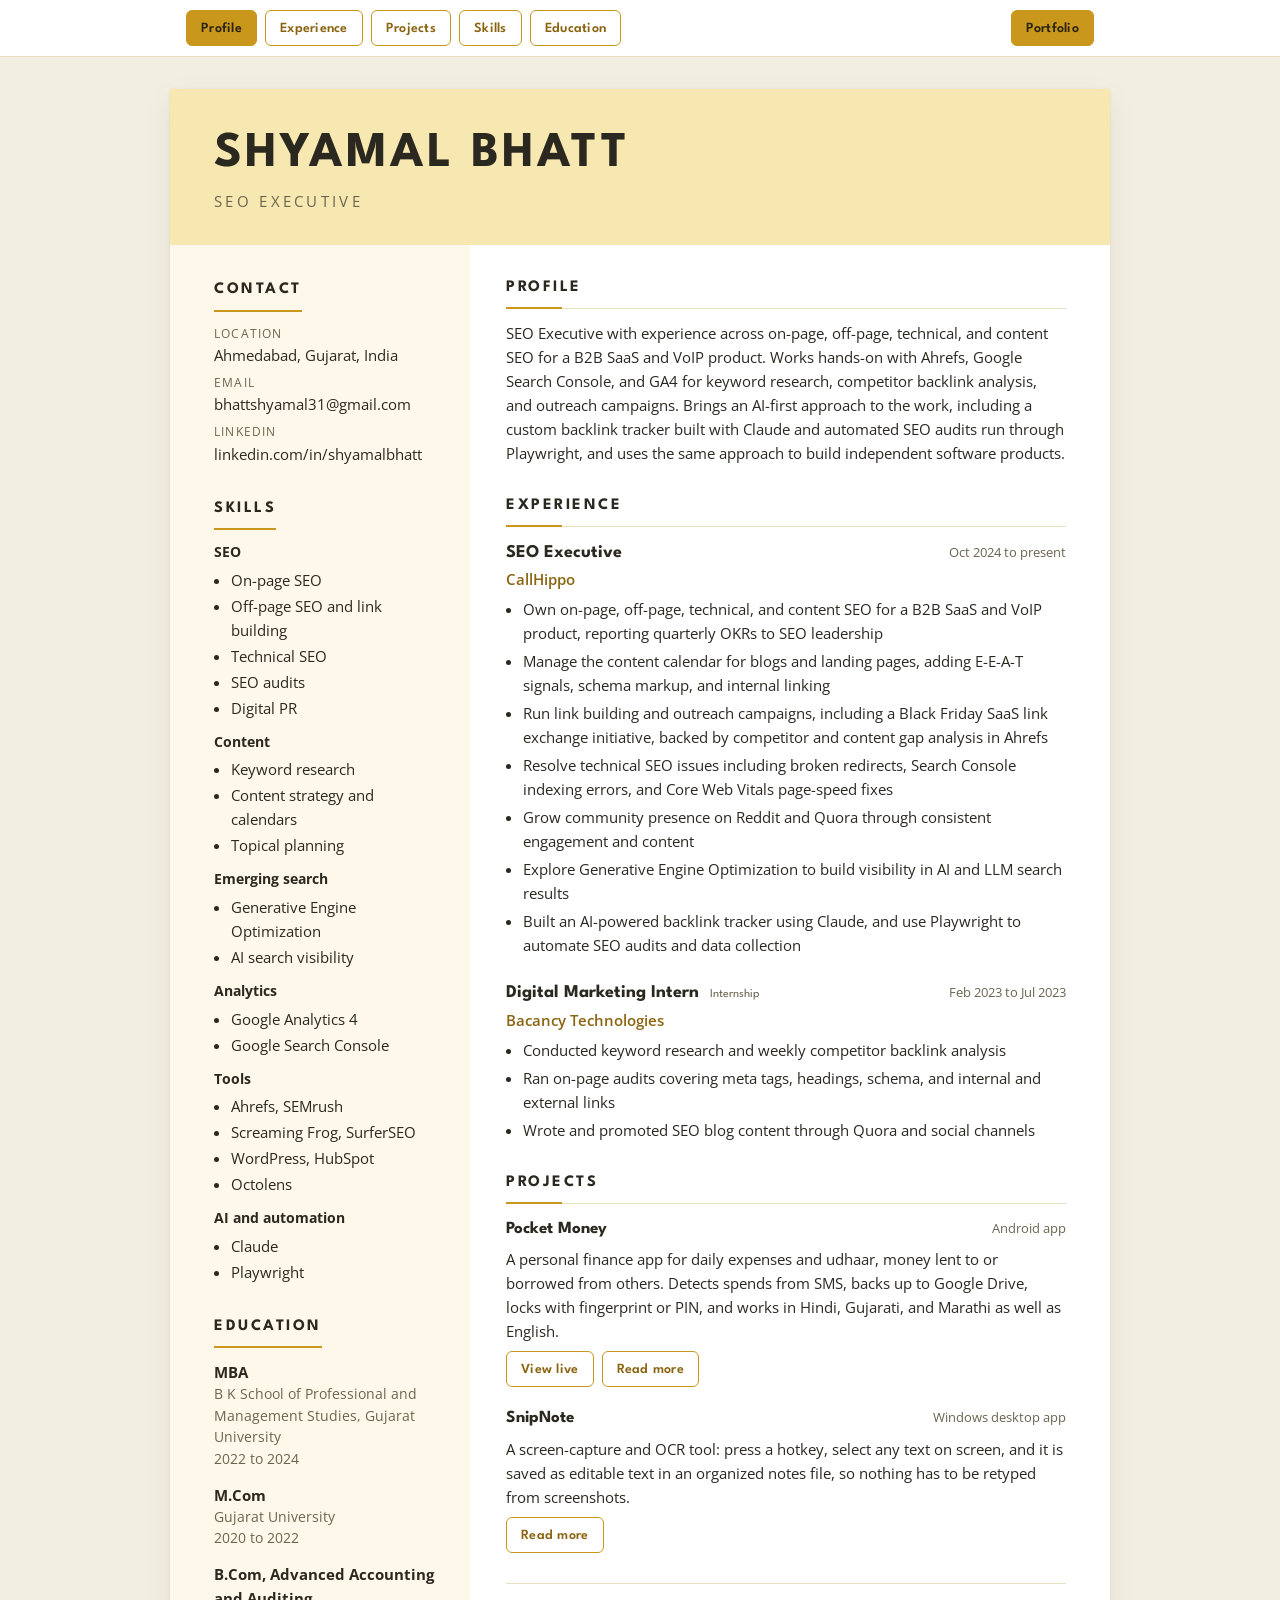
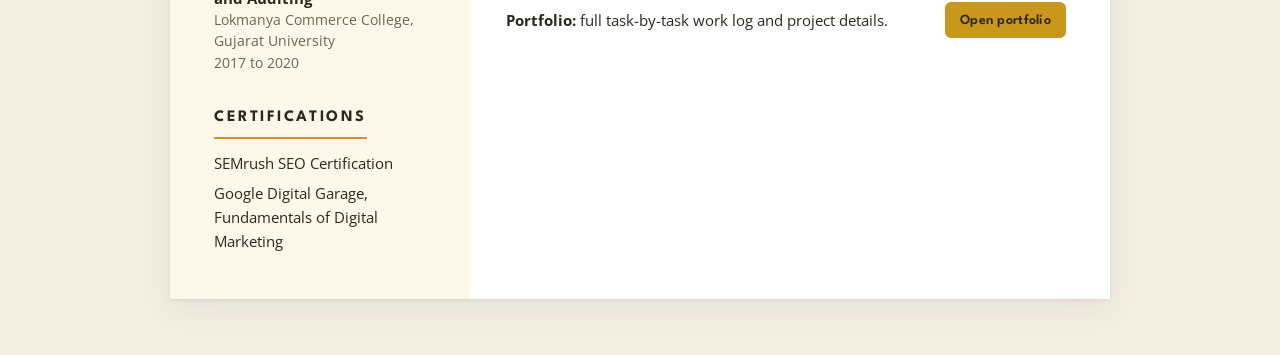
==== commit 2d2bacb6: "Canva-style resume sheet in yellow and mustard; spreadsheet work log; detailed project write-ups" ====
--- a/index.html
+++ b/index.html
@@ -4,98 +4,91 @@
 <meta charset="UTF-8">
 <meta name="viewport" content="width=device-width, initial-scale=1.0, viewport-fit=cover">
 <title>Shyamal Bhatt | SEO Executive</title>
-<meta name="description" content="Shyamal Bhatt, SEO Executive at CallHippo. On-page, off-page, technical, content and AI-search SEO, plus independent products built with AI-assisted development.">
-<link rel="stylesheet" href="https://fonts.googleapis.com/css2?family=Montserrat:wght@600;700;800&family=Lato:wght@400;700&display=swap">
+<meta name="description" content="Resume of Shyamal Bhatt, SEO Executive at CallHippo: on-page, off-page, technical, content and AI-search SEO.">
+<link rel="stylesheet" href="https://fonts.googleapis.com/css2?family=League+Spartan:wght@500;600;700&family=Open+Sans:wght@400;600;700&display=swap">
 <link rel="stylesheet" href="style.css">
-<style>
-  .mobile-contact{ display:none; }
-  @media (max-width:880px){ .mobile-contact{ display:block; margin-top:14px; font-size:14px; color:var(--muted); } }
-</style>
 </head>
 <body>
-<div class="layout">
 
-  <aside class="sidebar">
-    <div class="side-inner">
-      <div class="side-id">
-        <div class="monogram" aria-hidden="true">SB</div>
-        <a class="side-name" href="#top">Shyamal Bhatt</a>
-        <div class="side-role">SEO Executive at CallHippo</div>
-      </div>
+<nav class="bar" aria-label="Sections">
+  <div class="bar-inner">
+    <a class="btn" href="#profile">Profile</a>
+    <a class="btn" href="#experience">Experience</a>
+    <a class="btn" href="#projects">Projects</a>
+    <a class="btn" href="#skills">Skills</a>
+    <a class="btn" href="#education">Education</a>
+    <span class="spacer"></span>
+    <a class="btn fill" href="portfolio.html">Portfolio</a>
+  </div>
+</nav>
 
-      <nav class="side-nav" aria-label="Sections">
-        <a class="btn" href="#about">About</a>
-        <a class="btn" href="#skills">Skills</a>
-        <a class="btn" href="#experience">Experience</a>
-        <a class="btn" href="#projects">Projects</a>
-        <a class="btn" href="#education">Education</a>
-        <a class="btn cta" href="portfolio.html">Work Log</a>
-      </nav>
+<div class="stage">
+  <article class="sheet">
 
-      <div class="side-contact">
-        <span class="label">Location</span>
-        <span>Ahmedabad, Gujarat, India</span>
-        <span class="label" style="margin-top:8px;">Email</span>
-        <a href="mailto:bhattshyamal31@gmail.com">bhattshyamal31@gmail.com</a>
-        <span class="label" style="margin-top:8px;">LinkedIn</span>
-        <a href="https://linkedin.com/in/shyamalbhatt">linkedin.com/in/shyamalbhatt</a>
-      </div>
-    </div>
-  </aside>
+    <header class="band">
+      <h1 class="name">Shyamal Bhatt</h1>
+      <p class="title">SEO Executive</p>
+    </header>
 
-  <main class="main" id="top">
-    <div class="main-inner">
+    <div class="cols">
 
-      <section class="hero" id="about">
-        <p class="hero-kicker">SEO Executive &middot; B2B SaaS</p>
-        <h1>Hi, I'm Shyamal. I grow organic visibility for SaaS brands.</h1>
-        <p class="summary">SEO Executive with experience across on-page, off-page, technical, and content SEO for a B2B SaaS and VoIP product. I work hands-on with Ahrefs, Google Search Console, and GA4 for keyword research, competitor backlink analysis, and outreach campaigns. I bring an AI-first approach to the work, including a custom backlink tracker built with Claude and automated SEO audits run through Playwright, and apply the same approach to building my own software products outside work.</p>
-        <p class="mobile-contact">Ahmedabad, Gujarat &middot; bhattshyamal31@gmail.com</p>
-        <div class="hero-actions">
-          <a class="pill solid" href="portfolio.html">View my work log</a>
-          <a class="pill" href="https://linkedin.com/in/shyamalbhatt">Connect on LinkedIn</a>
+      <aside class="left">
+        <div class="block">
+          <h2 class="sec">Contact</h2>
+          <ul class="plain contact">
+            <li><span class="k">Location</span>Ahmedabad, Gujarat, India</li>
+            <li><span class="k">Email</span><a href="mailto:bhattshyamal31@gmail.com">bhattshyamal31@gmail.com</a></li>
+            <li><span class="k">LinkedIn</span><a href="https://linkedin.com/in/shyamalbhatt">linkedin.com/in/shyamalbhatt</a></li>
+          </ul>
         </div>
-      </section>
 
-      <section class="block" id="skills">
-        <h2 class="section-title">Core Skills</h2>
-        <div class="skill-grid">
-          <div class="skill-card">
-            <h3>Search Engine Optimization</h3>
-            <ul class="chips"><li>On-page SEO</li><li>Off-page SEO</li><li>Technical SEO</li><li>SEO audits</li><li>Link building</li><li>Digital PR</li></ul>
-          </div>
-          <div class="skill-card">
-            <h3>Content Strategy</h3>
-            <ul class="chips"><li>Keyword research</li><li>Content calendars</li><li>Topical planning</li><li>Blog strategy</li></ul>
-          </div>
-          <div class="skill-card">
-            <h3>Emerging Search</h3>
-            <ul class="chips"><li>Generative Engine Optimization</li><li>AI search visibility</li></ul>
-          </div>
-          <div class="skill-card">
-            <h3>Analytics &amp; Reporting</h3>
-            <ul class="chips"><li>Google Analytics 4</li><li>Google Search Console</li></ul>
-          </div>
-          <div class="skill-card">
-            <h3>Tools</h3>
-            <ul class="chips"><li>Ahrefs</li><li>SEMrush</li><li>Screaming Frog</li><li>SurferSEO</li><li>WordPress</li><li>HubSpot</li><li>Octolens</li></ul>
-          </div>
-          <div class="skill-card">
-            <h3>AI &amp; Automation</h3>
-            <ul class="chips"><li>Claude</li><li>Playwright</li><li>AI-assisted development</li></ul>
-          </div>
+        <div class="block" id="skills">
+          <h2 class="sec">Skills</h2>
+          <p class="skill-sub">SEO</p>
+          <ul class="skill-list"><li>On-page SEO</li><li>Off-page SEO and link building</li><li>Technical SEO</li><li>SEO audits</li><li>Digital PR</li></ul>
+          <p class="skill-sub">Content</p>
+          <ul class="skill-list"><li>Keyword research</li><li>Content strategy and calendars</li><li>Topical planning</li></ul>
+          <p class="skill-sub">Emerging search</p>
+          <ul class="skill-list"><li>Generative Engine Optimization</li><li>AI search visibility</li></ul>
+          <p class="skill-sub">Analytics</p>
+          <ul class="skill-list"><li>Google Analytics 4</li><li>Google Search Console</li></ul>
+          <p class="skill-sub">Tools</p>
+          <ul class="skill-list"><li>Ahrefs, SEMrush</li><li>Screaming Frog, SurferSEO</li><li>WordPress, HubSpot</li><li>Octolens</li></ul>
+          <p class="skill-sub">AI and automation</p>
+          <ul class="skill-list"><li>Claude</li><li>Playwright</li></ul>
         </div>
-      </section>
 
-      <section class="block" id="experience">
-        <h2 class="section-title">Experience</h2>
-        <div class="timeline">
-          <div class="t-item">
-            <div class="t-head">
-              <h3 class="t-title">SEO Executive</h3>
-              <span class="t-date">October 2024 to present</span>
+        <div class="block" id="education">
+          <h2 class="sec">Education</h2>
+          <div class="edu"><b>MBA</b><span>B K School of Professional and Management Studies, Gujarat University</span><span>2022 to 2024</span></div>
+          <div class="edu"><b>M.Com</b><span>Gujarat University</span><span>2020 to 2022</span></div>
+          <div class="edu"><b>B.Com, Advanced Accounting and Auditing</b><span>Lokmanya Commerce College, Gujarat University</span><span>2017 to 2020</span></div>
+        </div>
+
+        <div class="block">
+          <h2 class="sec">Certifications</h2>
+          <ul class="plain">
+            <li>SEMrush SEO Certification</li>
+            <li>Google Digital Garage, Fundamentals of Digital Marketing</li>
+          </ul>
+        </div>
+      </aside>
+
+      <div class="right">
+        <section class="block" id="profile">
+          <h2 class="sec">Profile</h2>
+          <p style="margin:0;">SEO Executive with experience across on-page, off-page, technical, and content SEO for a B2B SaaS and VoIP product. Works hands-on with Ahrefs, Google Search Console, and GA4 for keyword research, competitor backlink analysis, and outreach campaigns. Brings an AI-first approach to the work, including a custom backlink tracker built with Claude and automated SEO audits run through Playwright, and uses the same approach to build independent software products.</p>
+        </section>
+
+        <section class="block" id="experience">
+          <h2 class="sec">Experience</h2>
+
+          <div class="job">
+            <div class="job-top">
+              <h3>SEO Executive</h3>
+              <span class="when">Oct 2024 to present</span>
             </div>
-            <p class="t-org">CallHippo</p>
+            <p class="where">CallHippo</p>
             <ul>
               <li>Own on-page, off-page, technical, and content SEO for a B2B SaaS and VoIP product, reporting quarterly OKRs to SEO leadership</li>
               <li>Manage the content calendar for blogs and landing pages, adding E-E-A-T signals, schema markup, and internal linking</li>
@@ -105,81 +98,62 @@
               <li>Explore Generative Engine Optimization to build visibility in AI and LLM search results</li>
               <li>Built an AI-powered backlink tracker using Claude, and use Playwright to automate SEO audits and data collection</li>
             </ul>
-            <div class="t-more"><a class="pill" href="portfolio.html">See the full work log</a></div>
           </div>
 
-          <div class="t-item">
-            <div class="t-head">
-              <h3 class="t-title">Digital Marketing Intern <span class="t-tag">Internship</span></h3>
-              <span class="t-date">February 2023 to July 2023</span>
+          <div class="job">
+            <div class="job-top">
+              <h3>Digital Marketing Intern <span class="tag">Internship</span></h3>
+              <span class="when">Feb 2023 to Jul 2023</span>
             </div>
-            <p class="t-org">Bacancy Technologies</p>
+            <p class="where">Bacancy Technologies</p>
             <ul>
               <li>Conducted keyword research and weekly competitor backlink analysis</li>
               <li>Ran on-page audits covering meta tags, headings, schema, and internal and external links</li>
               <li>Wrote and promoted SEO blog content through Quora and social channels</li>
             </ul>
           </div>
-        </div>
-      </section>
+        </section>
 
-      <section class="block" id="projects">
-        <h2 class="section-title">Projects</h2>
-        <p class="lead">Software products I design and ship end to end using AI-assisted development, from idea to a working release.</p>
-        <div class="project-grid">
-          <div class="project">
-            <div class="project-band">
-              <span class="card-name">Pocket Money</span>
-              <span class="card-kind">Android app</span>
+        <section class="block" id="projects">
+          <h2 class="sec">Projects</h2>
+
+          <div class="proj">
+            <div class="proj-top">
+              <h3>Pocket Money</h3>
+              <span class="kind">Android app</span>
             </div>
-            <div class="project-body">
-              <p>A personal finance app for expense tracking and udhaar, money lent to or borrowed from others, built and maintained end to end. It detects spends automatically from SMS, backs up to Google Drive, supports biometric app lock, and works in several Indian languages. Actively used day to day and improved on real-world feedback.</p>
-              <div class="project-links">
-                <a class="pill solid" href="https://imshyamalbhatt.github.io/kharcha/">View live</a>
-                <a class="pill" href="https://github.com/imshyamalbhatt/kharcha">View code</a>
-              </div>
+            <p>A personal finance app for daily expenses and udhaar, money lent to or borrowed from others. Detects spends from SMS, backs up to Google Drive, locks with fingerprint or PIN, and works in Hindi, Gujarati, and Marathi as well as English.</p>
+            <div class="links">
+              <a class="btn" href="https://imshyamalbhatt.github.io/kharcha/">View live</a>
+              <a class="btn" href="portfolio.html#pocket-money">Read more</a>
             </div>
           </div>
-          <div class="project">
-            <div class="project-band">
-              <span class="card-name">SnipNote</span>
-              <span class="card-kind">Windows app</span>
+
+          <div class="proj">
+            <div class="proj-top">
+              <h3>SnipNote</h3>
+              <span class="kind">Windows desktop app</span>
             </div>
-            <div class="project-body">
-              <p>A desktop utility for capturing and organizing text straight from the screen. A hotkey selects any on-screen text and saves it as editable text in an organized notes file, so nothing has to be retyped from screenshots. Refined through successive releases based on real usage, including scroll capture for long pages and a save-review workflow, and packaged as a standalone Windows build.</p>
+            <p>A screen-capture and OCR tool: press a hotkey, select any text on screen, and it is saved as editable text in an organized notes file, so nothing has to be retyped from screenshots.</p>
+            <div class="links">
+              <a class="btn" href="portfolio.html#snipnote">Read more</a>
             </div>
           </div>
+        </section>
+
+        <div class="portfolio-line">
+          <p><b>Portfolio:</b> full task-by-task work log and project details.</p>
+          <a class="btn fill" href="portfolio.html">Open portfolio</a>
         </div>
-      </section>
-
-      <section class="block" id="education">
-        <h2 class="section-title">Education</h2>
-        <div class="edu-card">
-          <div class="edu-row">
-            <div><div class="edu-degree">MBA</div><div class="edu-school">B K School of Professional and Management Studies, Gujarat University</div></div>
-            <span class="edu-date">2022 to 2024</span>
-          </div>
-          <div class="edu-row">
-            <div><div class="edu-degree">M.Com</div><div class="edu-school">Gujarat University</div></div>
-            <span class="edu-date">2020 to 2022</span>
-          </div>
-          <div class="edu-row">
-            <div><div class="edu-degree">B.Com, Advanced Accounting and Auditing</div><div class="edu-school">Lokmanya Commerce College, Gujarat University</div></div>
-            <span class="edu-date">2017 to 2020</span>
-          </div>
-        </div>
-        <p class="cert-line"><b>Certifications:</b> SEMrush SEO Certification, Google Digital Garage (Fundamentals of Digital Marketing)</p>
-      </section>
-
-      <p class="footnote">A full, grouped breakdown of my day-to-day SEO work is in the <a href="portfolio.html">work log</a>.</p>
+      </div>
 
     </div>
-  </main>
+  </article>
 </div>
 
 <script>
   (function(){
-    var btns = Array.prototype.slice.call(document.querySelectorAll('.side-nav .btn[href^="#"]'));
+    var btns = Array.prototype.slice.call(document.querySelectorAll('.bar .btn[href^="#"]'));
     var map = {};
     btns.forEach(function(b){ map[b.getAttribute('href').slice(1)] = b; });
     if (!('IntersectionObserver' in window)) return;
@@ -190,7 +164,7 @@
           map[e.target.id].classList.add('active');
         }
       });
-    }, { rootMargin: '-35% 0px -60% 0px' });
+    }, { rootMargin: '-30% 0px -60% 0px' });
     Object.keys(map).forEach(function(id){
       var el = document.getElementById(id);
       if (el) obs.observe(el);
--- a/style.css
+++ b/style.css
@@ -1,48 +1,17 @@
+/* Resume sheet: one light, paper-like look on purpose (no dark variant) */
 :root{
-  --side:#1c2733;
-  --side-2:#243241;
-  --side-ink:#e9eef4;
-  --side-muted:#9fb0c2;
-  --bg:#f3f5f8;
-  --card:#ffffff;
-  --ink:#1f2a37;
-  --muted:#5f6b7a;
-  --line:#e2e7ee;
-  --accent:#0d9488;
-  --accent-ink:#ffffff;
-  --accent-soft:#e3f5f3;
-}
-@media (prefers-color-scheme: dark){
-  :root:not([data-theme="light"]){
-    --side:#111a24;
-    --side-2:#1a2532;
-    --side-ink:#e9eef4;
-    --side-muted:#8fa1b5;
-    --bg:#0c131b;
-    --card:#152030;
-    --ink:#e6ebf1;
-    --muted:#9aa8b8;
-    --line:#233245;
-    --accent:#2dd4bf;
-    --accent-ink:#0c131b;
-    --accent-soft:#12302f;
-    color-scheme: dark;
-  }
-}
-:root[data-theme="dark"]{
-  --side:#111a24;
-  --side-2:#1a2532;
-  --side-ink:#e9eef4;
-  --side-muted:#8fa1b5;
-  --bg:#0c131b;
-  --card:#152030;
-  --ink:#e6ebf1;
-  --muted:#9aa8b8;
-  --line:#233245;
-  --accent:#2dd4bf;
-  --accent-ink:#0c131b;
-  --accent-soft:#12302f;
-  color-scheme: dark;
+  --page:#f2eee2;
+  --sheet:#ffffff;
+  --band:#f7e7b0;
+  --side:#fdf8e9;
+  --ink:#2b2820;
+  --muted:#6b6450;
+  --rule:#e8dfc4;
+  --accent:#c9971c;
+  --accent-text:#8a6410;
+  --accent-ink:#2b2410;
+  --row:#fdfaf0;
+  color-scheme: light;
 }
 
 *{ box-sizing:border-box; }
@@ -50,229 +19,195 @@
 @media (prefers-reduced-motion: reduce){ html{ scroll-behavior:auto; } }
 html, body{ margin:0; }
 body{
-  background:var(--bg);
+  background:var(--page);
   color:var(--ink);
-  font-family:'Lato',Arial,Helvetica,sans-serif;
-  font-size:16px;
-  line-height:1.65;
-}
-h1, h2, h3, .side-name, .btn, .t-title, .card-name, .section-title{
-  font-family:'Montserrat',Arial,Helvetica,sans-serif;
-}
-a{ color:var(--accent); }
-
-/* ================= layout ================= */
-.layout{
-  display:grid;
-  grid-template-columns:290px minmax(0,1fr);
-  min-height:100vh;
-}
-
-/* ---------- sidebar (always visible) ---------- */
-.sidebar{
-  background:var(--side);
-  color:var(--side-ink);
+  font-family:'Open Sans',Arial,Helvetica,sans-serif;
+  font-size:15px;
+  line-height:1.6;
+}
+a{ color:var(--accent-text); }
+h1, h2, h3, .btn, .name, .sec{ font-family:'League Spartan','Arial Black',Arial,sans-serif; }
+
+/* ---------- pinned button bar ---------- */
+.bar{
   position:sticky;
   top:0;
-  height:100vh;
-  height:100dvh;
-  overflow-y:auto;
-}
-.side-inner{
-  padding:40px 26px 32px 26px;
+  z-index:20;
+  background:#ffffff;
+  border-bottom:1px solid var(--rule);
+}
+.bar-inner{
+  max-width:940px;
+  margin:0 auto;
+  padding-block:10px;
+  padding-left:max(16px, env(safe-area-inset-left,0px));
+  padding-right:max(16px, env(safe-area-inset-right,0px));
   display:flex;
-  flex-direction:column;
-  gap:28px;
-  min-height:100%;
-}
-.side-id{ display:flex; flex-direction:column; align-items:flex-start; gap:14px; }
-.monogram{
-  width:76px; height:76px;
-  border-radius:50%;
+  gap:8px;
+  overflow-x:auto;
+  scrollbar-width:none;
+}
+.bar-inner::-webkit-scrollbar{ display:none; }
+.btn{
+  flex:none;
+  font-size:14px;
+  font-weight:600;
+  letter-spacing:.02em;
+  text-decoration:none;
+  color:var(--accent-text);
+  background:#ffffff;
+  border:1.5px solid var(--accent);
+  border-radius:6px;
+  padding:7px 14px 5px 14px;
+  white-space:nowrap;
+  transition:background .15s ease, color .15s ease;
+}
+.btn:hover, .btn.active{ background:var(--accent); color:var(--accent-ink); }
+.btn.fill{ background:var(--accent); color:var(--accent-ink); }
+.btn.fill:hover{ filter:brightness(1.1); }
+.btn:focus-visible{ outline:2px solid var(--ink); outline-offset:2px; }
+.bar .spacer{ flex:1 0 8px; }
+
+/* ---------- the sheet ---------- */
+.stage{
+  padding-block:32px 56px;
+  padding-left:max(16px, env(safe-area-inset-left,0px));
+  padding-right:max(16px, env(safe-area-inset-right,0px));
+}
+.sheet{
+  max-width:940px;
+  margin:0 auto;
+  background:var(--sheet);
+  box-shadow:0 1px 3px rgba(0,0,0,.08), 0 10px 30px rgba(0,0,0,.06);
+}
+.band{
+  background:var(--band);
+  padding:40px 44px 32px 44px;
+}
+.name{
+  font-size:clamp(34px,6vw,50px);
+  font-weight:700;
+  letter-spacing:.06em;
+  text-transform:uppercase;
+  line-height:1;
+  margin:0;
+}
+.title{
+  margin:10px 0 0 0;
+  font-size:15px;
+  letter-spacing:.22em;
+  text-transform:uppercase;
+  color:var(--muted);
+}
+
+.cols{ display:grid; grid-template-columns:300px minmax(0,1fr); }
+.left{ background:var(--side); padding:30px 30px 40px 44px; }
+.right{ padding:30px 44px 40px 36px; min-width:0; }
+
+.block{ margin-bottom:28px; scroll-margin-top:72px; }
+.block:last-child{ margin-bottom:0; }
+.sec{
+  font-size:16px;
+  font-weight:700;
+  letter-spacing:.16em;
+  text-transform:uppercase;
+  margin:0 0 12px 0;
+  padding-bottom:7px;
+  border-bottom:2px solid var(--accent);
+  display:inline-block;
+}
+.right .sec{ display:block; border-bottom:1px solid var(--rule); position:relative; }
+.right .sec::after{ content:""; position:absolute; left:0; bottom:-1px; width:56px; height:2px; background:var(--accent); }
+
+.plain{ list-style:none; margin:0; padding:0; }
+.plain li{ margin-bottom:6px; }
+.plain .k{ display:block; font-size:12px; text-transform:uppercase; letter-spacing:.1em; color:var(--muted); }
+.contact a{ color:var(--ink); text-decoration:none; word-break:break-word; }
+.contact a:hover{ color:var(--accent-text); }
+
+.skill-sub{ font-weight:700; font-size:13.5px; margin:12px 0 4px 0; }
+.skill-sub:first-of-type{ margin-top:0; }
+.skill-list{ margin:0; padding-left:1.1em; }
+.skill-list li{ margin-bottom:2px; }
+
+.edu{ margin-bottom:12px; }
+.edu b{ display:block; }
+.edu span{ display:block; color:var(--muted); font-size:13.5px; }
+
+.job{ margin-bottom:22px; }
+.job:last-child{ margin-bottom:0; }
+.job-top{ display:flex; justify-content:space-between; align-items:baseline; flex-wrap:wrap; gap:2px 12px; }
+.job h3{ font-size:18px; font-weight:700; margin:0; }
+.when{ font-size:13px; color:var(--muted); white-space:nowrap; }
+.where{ margin:0 0 6px 0; color:var(--accent-text); font-weight:600; }
+.tag{ font-size:12px; color:var(--muted); font-weight:400; margin-left:6px; }
+.job ul{ margin:0; padding-left:1.15em; }
+.job li{ margin-bottom:4px; }
+
+.proj{ margin-bottom:18px; }
+.proj:last-child{ margin-bottom:0; }
+.proj-top{ display:flex; justify-content:space-between; align-items:baseline; flex-wrap:wrap; gap:2px 12px; }
+.proj h3{ font-size:17px; font-weight:700; margin:0; }
+.kind{ font-size:13px; color:var(--muted); }
+.proj p{ margin:4px 0 8px 0; }
+.links{ display:flex; gap:8px; flex-wrap:wrap; }
+
+.portfolio-line{
+  margin-top:30px;
+  padding-top:18px;
+  border-top:1px solid var(--rule);
+  display:flex;
+  align-items:center;
+  justify-content:space-between;
+  gap:12px;
+  flex-wrap:wrap;
+}
+.portfolio-line p{ margin:0; }
+
+/* ---------- work log ---------- */
+.wl-body{ padding:30px 44px 44px 44px; }
+.intro{ color:var(--muted); max-width:70ch; margin:0 0 22px 0; }
+.sheet-table-wrap{ overflow-x:auto; border:1px solid var(--rule); }
+table.grid{ width:100%; border-collapse:collapse; font-size:14px; }
+table.grid th, table.grid td{ border:1px solid var(--rule); padding:8px 12px; text-align:left; vertical-align:top; }
+table.grid thead th{
   background:var(--accent);
   color:var(--accent-ink);
-  display:flex; align-items:center; justify-content:center;
-  font-family:'Montserrat',Arial,sans-serif;
-  font-weight:800;
-  font-size:26px;
-  letter-spacing:1px;
-}
-.side-name{ font-size:22px; font-weight:700; line-height:1.2; margin:0; color:var(--side-ink); text-decoration:none; }
-.side-role{ font-size:14px; color:var(--side-muted); margin-top:-8px; }
-
-.side-nav{ display:flex; flex-direction:column; gap:8px; }
-.side-nav .btn{
-  display:block;
-  text-decoration:none;
-  font-size:14px;
+  font-family:'League Spartan',Arial,sans-serif;
   font-weight:600;
-  color:var(--side-ink);
-  background:var(--side-2);
-  border:1px solid transparent;
-  border-radius:8px;
-  padding:10px 14px;
-  transition:background .15s ease, border-color .15s ease;
-}
-.side-nav .btn:hover{ border-color:var(--accent); }
-.side-nav .btn.active{ background:var(--accent); color:var(--accent-ink); }
-.side-nav .btn.cta{ background:transparent; border-color:var(--accent); color:var(--accent); margin-top:6px; }
-.side-nav .btn.cta:hover{ background:var(--accent); color:var(--accent-ink); }
-.btn:focus-visible{ outline:2px solid var(--accent); outline-offset:2px; }
-
-.side-contact{
-  margin-top:auto;
+  letter-spacing:.06em;
+  text-transform:uppercase;
+  font-size:13px;
+}
+table.grid td.n{ width:44px; color:var(--muted); text-align:right; font-variant-numeric:tabular-nums; }
+table.grid tr.area td{
+  background:var(--band);
+  font-family:'League Spartan',Arial,sans-serif;
+  font-weight:700;
+  letter-spacing:.06em;
+  text-transform:uppercase;
   font-size:13.5px;
-  color:var(--side-muted);
-  display:flex;
-  flex-direction:column;
-  gap:6px;
-  border-top:1px solid var(--side-2);
-  padding-top:18px;
-  word-break:break-word;
-}
-.side-contact a{ color:var(--side-muted); text-decoration:none; }
-.side-contact a:hover{ color:var(--accent); }
-.side-contact .label{ font-size:11px; text-transform:uppercase; letter-spacing:.08em; color:var(--side-muted); opacity:.7; }
-
-/* ---------- main column ---------- */
-.main{
-  padding-block:48px 72px;
-  padding-left:clamp(20px,5vw,64px);
-  padding-right:max(20px, env(safe-area-inset-right,0px));
-  min-width:0;
-}
-.main-inner{ max-width:860px; }
-
-.hero{
-  background:var(--card);
-  border:1px solid var(--line);
-  border-radius:14px;
-  padding:34px 34px 30px 34px;
-  border-top:5px solid var(--accent);
-}
-.hero-kicker{ font-family:'Montserrat',Arial,sans-serif; font-weight:600; font-size:14px; color:var(--accent); margin:0 0 6px 0; }
-.hero h1{ font-size:clamp(28px,4.6vw,40px); font-weight:800; line-height:1.15; margin:0 0 12px 0; text-wrap:balance; }
-.hero p.summary{ color:var(--muted); margin:0; max-width:64ch; }
-.hero-actions{ display:flex; flex-wrap:wrap; gap:10px; margin-top:22px; }
-.pill{
-  display:inline-block;
-  font-family:'Montserrat',Arial,sans-serif;
-  font-size:13.5px;
-  font-weight:600;
-  text-decoration:none;
-  border-radius:999px;
-  padding:9px 18px;
-  border:2px solid var(--accent);
-  color:var(--accent);
-  background:transparent;
-  transition:background .15s ease, color .15s ease;
-}
-.pill:hover{ background:var(--accent-soft); }
-.pill.solid{ background:var(--accent); color:var(--accent-ink); }
-.pill.solid:hover{ filter:brightness(1.07); background:var(--accent); }
-
-section.block{ margin-top:44px; scroll-margin-top:24px; }
-.section-title{
-  font-size:22px;
-  font-weight:700;
-  margin:0 0 18px 0;
-  display:flex;
-  align-items:center;
-  gap:12px;
-}
-.section-title::before{
-  content:"";
-  width:6px; height:24px;
-  border-radius:3px;
-  background:var(--accent);
-}
-.lead{ color:var(--muted); margin:-6px 0 18px 0; max-width:64ch; }
-
-/* skills grid */
-.skill-grid{ display:grid; grid-template-columns:repeat(auto-fill,minmax(250px,1fr)); gap:14px; }
-.skill-card{ background:var(--card); border:1px solid var(--line); border-radius:12px; padding:18px 20px; }
-.skill-card h3{ font-size:14.5px; font-weight:700; margin:0 0 10px 0; }
-.chips{ list-style:none; margin:0; padding:0; display:flex; flex-wrap:wrap; gap:6px; }
-.chips li{ font-size:13px; background:var(--accent-soft); color:var(--ink); border-radius:6px; padding:3px 10px; }
-
-/* experience timeline */
-.timeline{ position:relative; padding-left:28px; }
-.timeline::before{ content:""; position:absolute; left:7px; top:6px; bottom:6px; width:2px; background:var(--line); }
-.t-item{ position:relative; background:var(--card); border:1px solid var(--line); border-radius:12px; padding:20px 22px; margin-bottom:18px; }
-.t-item:last-child{ margin-bottom:0; }
-.t-item::before{
-  content:"";
-  position:absolute;
-  left:-28px; top:24px;
-  width:16px; height:16px;
-  border-radius:50%;
-  background:var(--card);
-  border:4px solid var(--accent);
-}
-.t-head{ display:flex; justify-content:space-between; align-items:baseline; flex-wrap:wrap; gap:4px 14px; margin-bottom:4px; }
-.t-title{ font-size:17px; font-weight:700; margin:0; }
-.t-date{ font-size:13.5px; color:var(--muted); white-space:nowrap; }
-.t-org{ font-weight:700; color:var(--accent); font-size:15px; margin:0 0 10px 0; }
-.t-tag{ display:inline-block; font-size:12px; font-weight:700; color:var(--muted); border:1px solid var(--line); border-radius:5px; padding:0 7px; margin-left:8px; vertical-align:middle; }
-.t-item ul{ margin:0; padding-left:1.2em; }
-.t-item li{ margin-bottom:6px; }
-.t-item li:last-child{ margin-bottom:0; }
-.t-more{ margin-top:14px; }
-
-/* project cards */
-.project-grid{ display:grid; grid-template-columns:repeat(auto-fit,minmax(290px,1fr)); gap:16px; }
-.project{ background:var(--card); border:1px solid var(--line); border-radius:12px; overflow:hidden; display:flex; flex-direction:column; }
-.project-band{ background:var(--side); color:var(--side-ink); padding:16px 20px; display:flex; justify-content:space-between; align-items:center; gap:10px; flex-wrap:wrap; }
-.card-name{ font-size:18px; font-weight:700; }
-.card-kind{ font-size:12px; font-weight:700; background:var(--accent); color:var(--accent-ink); border-radius:999px; padding:2px 10px; white-space:nowrap; }
-.project-body{ padding:16px 20px 20px 20px; display:flex; flex-direction:column; flex:1; }
-.project-body p{ margin:0; }
-.project-links{ margin-top:auto; padding-top:16px; display:flex; gap:8px; flex-wrap:wrap; }
-
-/* education */
-.edu-card{ background:var(--card); border:1px solid var(--line); border-radius:12px; padding:6px 22px; }
-.edu-row{ display:flex; justify-content:space-between; gap:12px; flex-wrap:wrap; padding:14px 0; border-bottom:1px solid var(--line); }
-.edu-row:last-child{ border-bottom:none; }
-.edu-degree{ font-weight:700; }
-.edu-school{ color:var(--muted); font-size:14.5px; }
-.edu-date{ font-size:13.5px; color:var(--muted); white-space:nowrap; }
-.cert-line{ margin-top:14px; color:var(--muted); font-size:15px; }
-.cert-line b{ color:var(--ink); }
-
-/* work log */
-.log-card{ background:var(--card); border:1px solid var(--line); border-radius:12px; padding:22px 24px; margin-top:18px; scroll-margin-top:24px; }
-.log-card:first-of-type{ margin-top:0; }
-.log-card h2{ font-size:18px; font-weight:700; margin:0 0 12px 0; display:flex; align-items:center; gap:10px; }
-.log-card h2::before{ content:""; width:10px; height:10px; border-radius:50%; background:var(--accent); flex:none; }
-.log-card ul{ margin:0; padding-left:1.2em; }
-.log-card li{ margin-bottom:7px; }
-.log-card li:last-child{ margin-bottom:0; }
-
-.footnote{ margin-top:44px; color:var(--muted); font-size:14.5px; }
-
-/* ================= phone / small screens ================= */
-@media (max-width:880px){
-  .layout{ display:block; }
-  .sidebar{
-    height:auto;
-    overflow:visible;
-    z-index:20;
-    box-shadow:0 2px 10px rgba(0,0,0,.18);
-  }
-  .side-inner{
-    padding:10px max(16px, env(safe-area-inset-right,0px)) 10px max(16px, env(safe-area-inset-left,0px));
-    gap:10px;
-    min-height:0;
-  }
-  .side-id{ flex-direction:row; align-items:center; gap:10px; }
-  .monogram{ width:36px; height:36px; font-size:14px; }
-  .side-name{ font-size:16px; }
-  .side-role, .side-contact{ display:none; }
-  .side-nav{ flex-direction:row; overflow-x:auto; scrollbar-width:none; gap:6px; }
-  .side-nav::-webkit-scrollbar{ display:none; }
-  .side-nav .btn{ white-space:nowrap; padding:7px 12px; font-size:13px; }
-  .side-nav .btn.cta{ margin-top:0; }
-  .main{ padding-block:24px 56px; padding-left:max(16px, env(safe-area-inset-left,0px)); padding-right:max(16px, env(safe-area-inset-right,0px)); }
-  .hero{ padding:24px 20px; }
-  section.block, .log-card{ scroll-margin-top:120px; }
-}
+}
+table.grid tr.area{ scroll-margin-top:72px; }
+table.grid tbody tr:not(.area):nth-child(even) td{ background:var(--row); }
+
+.detail{ margin-top:40px; scroll-margin-top:72px; }
+.detail h3{ font-size:20px; font-weight:700; margin:24px 0 2px 0; }
+.detail .kind{ display:block; margin-bottom:10px; }
+.detail h4{ font-family:'League Spartan',Arial,sans-serif; font-size:14px; letter-spacing:.1em; text-transform:uppercase; margin:16px 0 6px 0; color:var(--accent-text); }
+.detail ul{ margin:0; padding-left:1.15em; }
+.detail li{ margin-bottom:5px; }
+.detail p{ margin:0 0 8px 0; max-width:72ch; }
+
+/* ---------- small screens ---------- */
+@media (max-width:760px){
+  .cols{ grid-template-columns:1fr; }
+  .right{ order:1; }
+  .left{ order:2; }
+  .band{ padding:28px 22px 24px 22px; }
+  .left{ padding:24px 22px; }
+  .right{ padding:24px 22px 32px 22px; }
+  .wl-body{ padding:24px 18px 32px 18px; }
+  .stage{ padding-block:16px 40px; }
+  .block, .detail, table.grid tr.area{ scroll-margin-top:64px; }
+}
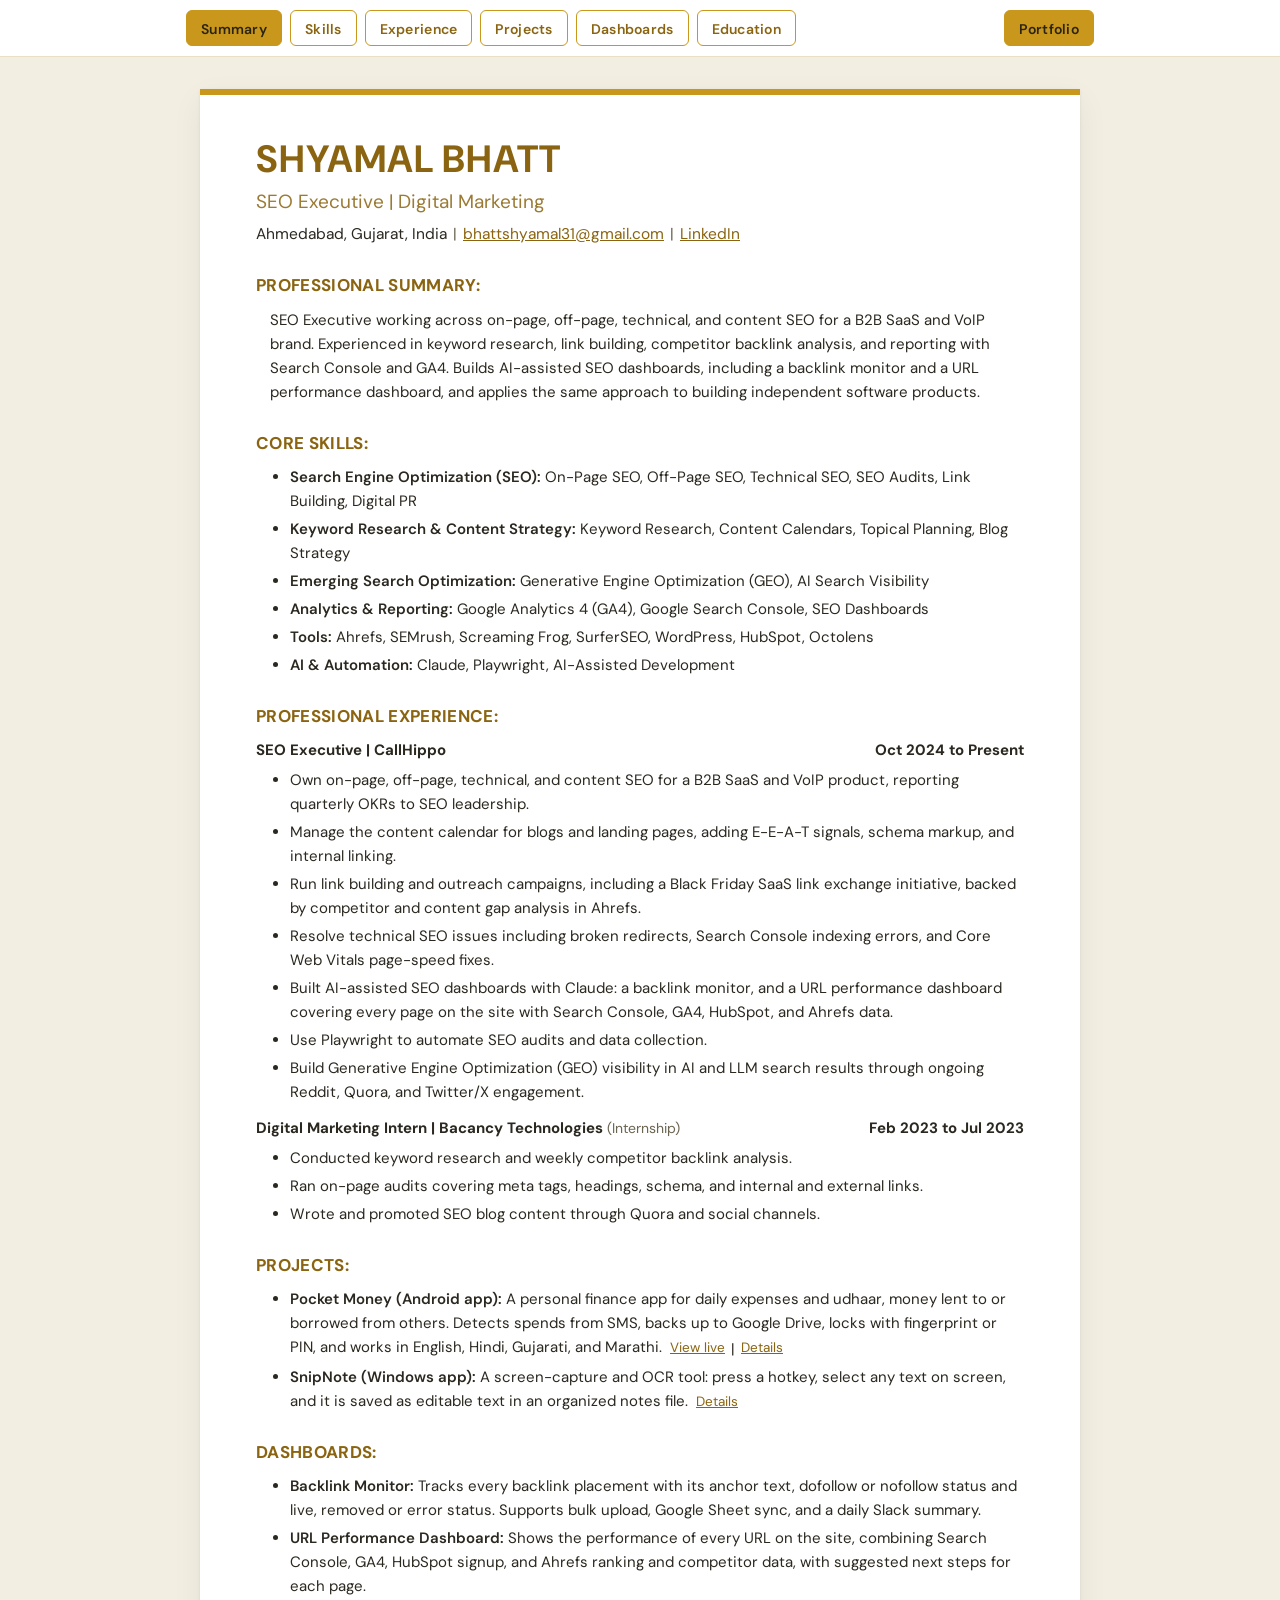
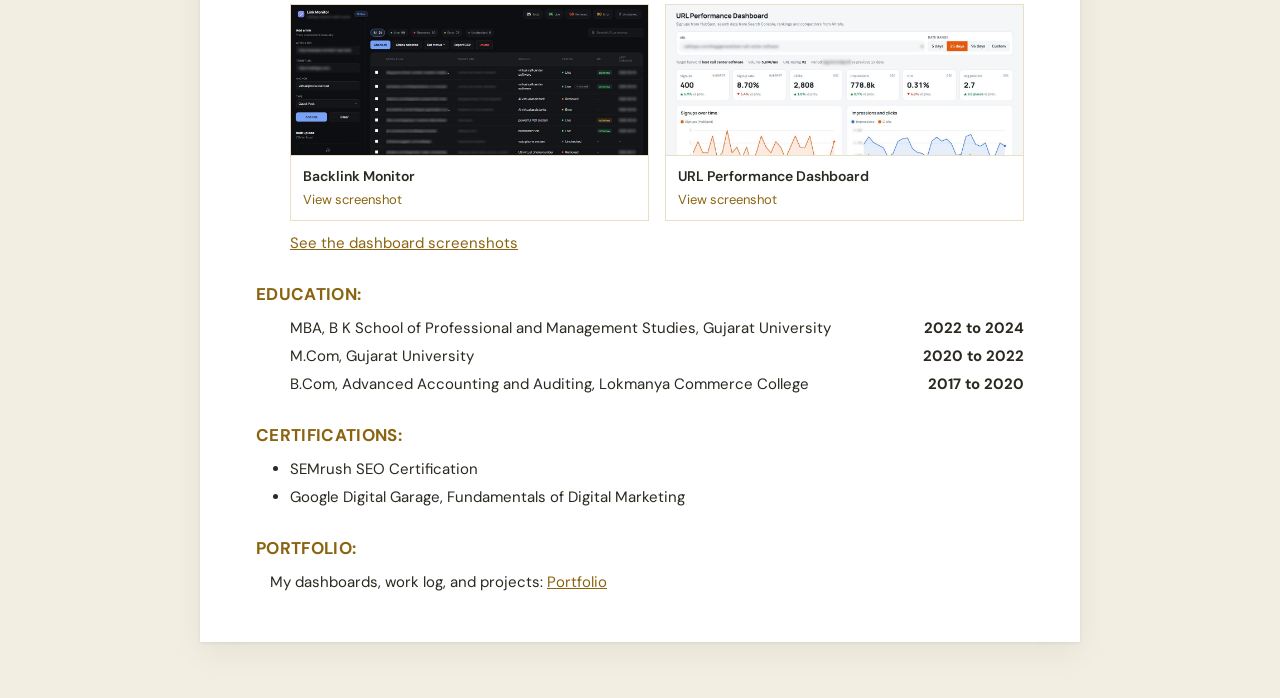
==== commit c7089c6b: "One-column resume, dashboards section, readable redacted dashboard screenshots" ====
--- a/index.html
+++ b/index.html
@@ -5,17 +5,18 @@
 <meta name="viewport" content="width=device-width, initial-scale=1.0, viewport-fit=cover">
 <title>Shyamal Bhatt | SEO Executive</title>
 <meta name="description" content="Resume of Shyamal Bhatt, SEO Executive at CallHippo: on-page, off-page, technical, content and AI-search SEO.">
-<link rel="stylesheet" href="https://fonts.googleapis.com/css2?family=League+Spartan:wght@500;600;700&family=Open+Sans:wght@400;600;700&display=swap">
+<link rel="stylesheet" href="https://fonts.googleapis.com/css2?family=DM+Sans:opsz,wght@9..40,400;9..40,500;9..40,600;9..40,700&display=swap">
 <link rel="stylesheet" href="style.css">
 </head>
 <body>
 
 <nav class="bar" aria-label="Sections">
   <div class="bar-inner">
-    <a class="btn" href="#profile">Profile</a>
+    <a class="btn" href="#summary">Summary</a>
+    <a class="btn" href="#skills">Skills</a>
     <a class="btn" href="#experience">Experience</a>
     <a class="btn" href="#projects">Projects</a>
-    <a class="btn" href="#skills">Skills</a>
+    <a class="btn" href="#dashboards">Dashboards</a>
     <a class="btn" href="#education">Education</a>
     <span class="spacer"></span>
     <a class="btn fill" href="portfolio.html">Portfolio</a>
@@ -23,131 +24,94 @@
 </nav>
 
 <div class="stage">
-  <article class="sheet">
+  <article class="doc">
 
-    <header class="band">
-      <h1 class="name">Shyamal Bhatt</h1>
-      <p class="title">SEO Executive</p>
+    <header>
+      <h1 class="doc-name">Shyamal Bhatt</h1>
+      <p class="doc-title">SEO Executive | Digital Marketing</p>
+      <p class="doc-contact">Ahmedabad, Gujarat, India<span class="sep">|</span><a href="mailto:bhattshyamal31@gmail.com">bhattshyamal31@gmail.com</a><span class="sep">|</span><a href="https://linkedin.com/in/shyamalbhatt">LinkedIn</a></p>
     </header>
 
-    <div class="cols">
+    <section class="doc-sec" id="summary">
+      <h2>Professional Summary:</h2>
+      <p>SEO Executive working across on-page, off-page, technical, and content SEO for a B2B SaaS and VoIP brand. Experienced in keyword research, link building, competitor backlink analysis, and reporting with Search Console and GA4. Builds AI-assisted SEO dashboards, including a backlink monitor and a URL performance dashboard, and applies the same approach to building independent software products.</p>
+    </section>
 
-      <aside class="left">
-        <div class="block">
-          <h2 class="sec">Contact</h2>
-          <ul class="plain contact">
-            <li><span class="k">Location</span>Ahmedabad, Gujarat, India</li>
-            <li><span class="k">Email</span><a href="mailto:bhattshyamal31@gmail.com">bhattshyamal31@gmail.com</a></li>
-            <li><span class="k">LinkedIn</span><a href="https://linkedin.com/in/shyamalbhatt">linkedin.com/in/shyamalbhatt</a></li>
-          </ul>
-        </div>
+    <section class="doc-sec" id="skills">
+      <h2>Core Skills:</h2>
+      <ul>
+        <li><b>Search Engine Optimization (SEO):</b> On-Page SEO, Off-Page SEO, Technical SEO, SEO Audits, Link Building, Digital PR</li>
+        <li><b>Keyword Research &amp; Content Strategy:</b> Keyword Research, Content Calendars, Topical Planning, Blog Strategy</li>
+        <li><b>Emerging Search Optimization:</b> Generative Engine Optimization (GEO), AI Search Visibility</li>
+        <li><b>Analytics &amp; Reporting:</b> Google Analytics 4 (GA4), Google Search Console, SEO Dashboards</li>
+        <li><b>Tools:</b> Ahrefs, SEMrush, Screaming Frog, SurferSEO, WordPress, HubSpot, Octolens</li>
+        <li><b>AI &amp; Automation:</b> Claude, Playwright, AI-Assisted Development</li>
+      </ul>
+    </section>
 
-        <div class="block" id="skills">
-          <h2 class="sec">Skills</h2>
-          <p class="skill-sub">SEO</p>
-          <ul class="skill-list"><li>On-page SEO</li><li>Off-page SEO and link building</li><li>Technical SEO</li><li>SEO audits</li><li>Digital PR</li></ul>
-          <p class="skill-sub">Content</p>
-          <ul class="skill-list"><li>Keyword research</li><li>Content strategy and calendars</li><li>Topical planning</li></ul>
-          <p class="skill-sub">Emerging search</p>
-          <ul class="skill-list"><li>Generative Engine Optimization</li><li>AI search visibility</li></ul>
-          <p class="skill-sub">Analytics</p>
-          <ul class="skill-list"><li>Google Analytics 4</li><li>Google Search Console</li></ul>
-          <p class="skill-sub">Tools</p>
-          <ul class="skill-list"><li>Ahrefs, SEMrush</li><li>Screaming Frog, SurferSEO</li><li>WordPress, HubSpot</li><li>Octolens</li></ul>
-          <p class="skill-sub">AI and automation</p>
-          <ul class="skill-list"><li>Claude</li><li>Playwright</li></ul>
-        </div>
+    <section class="doc-sec" id="experience">
+      <h2>Professional Experience:</h2>
 
-        <div class="block" id="education">
-          <h2 class="sec">Education</h2>
-          <div class="edu"><b>MBA</b><span>B K School of Professional and Management Studies, Gujarat University</span><span>2022 to 2024</span></div>
-          <div class="edu"><b>M.Com</b><span>Gujarat University</span><span>2020 to 2022</span></div>
-          <div class="edu"><b>B.Com, Advanced Accounting and Auditing</b><span>Lokmanya Commerce College, Gujarat University</span><span>2017 to 2020</span></div>
-        </div>
+      <div class="role"><span>SEO Executive | CallHippo</span><span class="dates">Oct 2024 to Present</span></div>
+      <ul>
+        <li>Own on-page, off-page, technical, and content SEO for a B2B SaaS and VoIP product, reporting quarterly OKRs to SEO leadership.</li>
+        <li>Manage the content calendar for blogs and landing pages, adding E-E-A-T signals, schema markup, and internal linking.</li>
+        <li>Run link building and outreach campaigns, including a Black Friday SaaS link exchange initiative, backed by competitor and content gap analysis in Ahrefs.</li>
+        <li>Resolve technical SEO issues including broken redirects, Search Console indexing errors, and Core Web Vitals page-speed fixes.</li>
+        <li>Built AI-assisted SEO dashboards with Claude: a backlink monitor, and a URL performance dashboard covering every page on the site with Search Console, GA4, HubSpot, and Ahrefs data.</li>
+        <li>Use Playwright to automate SEO audits and data collection.</li>
+        <li>Build Generative Engine Optimization (GEO) visibility in AI and LLM search results through ongoing Reddit, Quora, and Twitter/X engagement.</li>
+      </ul>
 
-        <div class="block">
-          <h2 class="sec">Certifications</h2>
-          <ul class="plain">
-            <li>SEMrush SEO Certification</li>
-            <li>Google Digital Garage, Fundamentals of Digital Marketing</li>
-          </ul>
-        </div>
-      </aside>
+      <div class="role"><span>Digital Marketing Intern | Bacancy Technologies <span class="t-sub">(Internship)</span></span><span class="dates">Feb 2023 to Jul 2023</span></div>
+      <ul>
+        <li>Conducted keyword research and weekly competitor backlink analysis.</li>
+        <li>Ran on-page audits covering meta tags, headings, schema, and internal and external links.</li>
+        <li>Wrote and promoted SEO blog content through Quora and social channels.</li>
+      </ul>
+    </section>
 
-      <div class="right">
-        <section class="block" id="profile">
-          <h2 class="sec">Profile</h2>
-          <p style="margin:0;">SEO Executive with experience across on-page, off-page, technical, and content SEO for a B2B SaaS and VoIP product. Works hands-on with Ahrefs, Google Search Console, and GA4 for keyword research, competitor backlink analysis, and outreach campaigns. Brings an AI-first approach to the work, including a custom backlink tracker built with Claude and automated SEO audits run through Playwright, and uses the same approach to build independent software products.</p>
-        </section>
+    <section class="doc-sec" id="projects">
+      <h2>Projects:</h2>
+      <ul>
+        <li><b>Pocket Money (Android app):</b> A personal finance app for daily expenses and udhaar, money lent to or borrowed from others. Detects spends from SMS, backs up to Google Drive, locks with fingerprint or PIN, and works in English, Hindi, Gujarati, and Marathi. <span class="proj-links"><a href="https://imshyamalbhatt.github.io/kharcha/">View live</a> | <a href="portfolio.html#pocket-money">Details</a></span></li>
+        <li><b>SnipNote (Windows app):</b> A screen-capture and OCR tool: press a hotkey, select any text on screen, and it is saved as editable text in an organized notes file. <span class="proj-links"><a href="portfolio.html#snipnote">Details</a></span></li>
+      </ul>
+    </section>
 
-        <section class="block" id="experience">
-          <h2 class="sec">Experience</h2>
+    <section class="doc-sec" id="dashboards">
+      <h2>Dashboards:</h2>
+      <ul>
+        <li><b>Backlink Monitor:</b> Tracks every backlink placement with its anchor text, dofollow or nofollow status and live, removed or error status. Supports bulk upload, Google Sheet sync, and a daily Slack summary.</li>
+        <li><b>URL Performance Dashboard:</b> Shows the performance of every URL on the site, combining Search Console, GA4, HubSpot signup, and Ahrefs ranking and competitor data, with suggested next steps for each page.</li>
+      </ul>
+      <div class="dash-cards">
+        <a class="dash-card" href="portfolio.html#dashboards"><img src="images/backlink-monitor.jpg?v=2" alt="Backlink Monitor screenshot, sensitive data hidden" loading="lazy"><span><b>Backlink Monitor</b><em>View screenshot</em></span></a>
+        <a class="dash-card" href="portfolio.html#dashboards"><img src="images/url-performance.jpg?v=2" alt="URL Performance Dashboard screenshot, sensitive data hidden" loading="lazy"><span><b>URL Performance Dashboard</b><em>View screenshot</em></span></a>
+      </div>
+      <p class="dash-link"><a href="portfolio.html#dashboards">See the dashboard screenshots</a></p>
+    </section>
 
-          <div class="job">
-            <div class="job-top">
-              <h3>SEO Executive</h3>
-              <span class="when">Oct 2024 to present</span>
-            </div>
-            <p class="where">CallHippo</p>
-            <ul>
-              <li>Own on-page, off-page, technical, and content SEO for a B2B SaaS and VoIP product, reporting quarterly OKRs to SEO leadership</li>
-              <li>Manage the content calendar for blogs and landing pages, adding E-E-A-T signals, schema markup, and internal linking</li>
-              <li>Run link building and outreach campaigns, including a Black Friday SaaS link exchange initiative, backed by competitor and content gap analysis in Ahrefs</li>
-              <li>Resolve technical SEO issues including broken redirects, Search Console indexing errors, and Core Web Vitals page-speed fixes</li>
-              <li>Grow community presence on Reddit and Quora through consistent engagement and content</li>
-              <li>Explore Generative Engine Optimization to build visibility in AI and LLM search results</li>
-              <li>Built an AI-powered backlink tracker using Claude, and use Playwright to automate SEO audits and data collection</li>
-            </ul>
-          </div>
+    <section class="doc-sec" id="education">
+      <h2>Education:</h2>
+      <div class="edu-row"><span>MBA, B K School of Professional and Management Studies, Gujarat University</span><span class="dates">2022 to 2024</span></div>
+      <div class="edu-row"><span>M.Com, Gujarat University</span><span class="dates">2020 to 2022</span></div>
+      <div class="edu-row"><span>B.Com, Advanced Accounting and Auditing, Lokmanya Commerce College</span><span class="dates">2017 to 2020</span></div>
+    </section>
 
-          <div class="job">
-            <div class="job-top">
-              <h3>Digital Marketing Intern <span class="tag">Internship</span></h3>
-              <span class="when">Feb 2023 to Jul 2023</span>
-            </div>
-            <p class="where">Bacancy Technologies</p>
-            <ul>
-              <li>Conducted keyword research and weekly competitor backlink analysis</li>
-              <li>Ran on-page audits covering meta tags, headings, schema, and internal and external links</li>
-              <li>Wrote and promoted SEO blog content through Quora and social channels</li>
-            </ul>
-          </div>
-        </section>
+    <section class="doc-sec">
+      <h2>Certifications:</h2>
+      <ul>
+        <li>SEMrush SEO Certification</li>
+        <li>Google Digital Garage, Fundamentals of Digital Marketing</li>
+      </ul>
+    </section>
 
-        <section class="block" id="projects">
-          <h2 class="sec">Projects</h2>
+    <section class="doc-sec">
+      <h2>Portfolio:</h2>
+      <p>My dashboards, work log, and projects: <a href="portfolio.html">Portfolio</a></p>
+    </section>
 
-          <div class="proj">
-            <div class="proj-top">
-              <h3>Pocket Money</h3>
-              <span class="kind">Android app</span>
-            </div>
-            <p>A personal finance app for daily expenses and udhaar, money lent to or borrowed from others. Detects spends from SMS, backs up to Google Drive, locks with fingerprint or PIN, and works in Hindi, Gujarati, and Marathi as well as English.</p>
-            <div class="links">
-              <a class="btn" href="https://imshyamalbhatt.github.io/kharcha/">View live</a>
-              <a class="btn" href="portfolio.html#pocket-money">Read more</a>
-            </div>
-          </div>
-
-          <div class="proj">
-            <div class="proj-top">
-              <h3>SnipNote</h3>
-              <span class="kind">Windows desktop app</span>
-            </div>
-            <p>A screen-capture and OCR tool: press a hotkey, select any text on screen, and it is saved as editable text in an organized notes file, so nothing has to be retyped from screenshots.</p>
-            <div class="links">
-              <a class="btn" href="portfolio.html#snipnote">Read more</a>
-            </div>
-          </div>
-        </section>
-
-        <div class="portfolio-line">
-          <p><b>Portfolio:</b> full task-by-task work log and project details.</p>
-          <a class="btn fill" href="portfolio.html">Open portfolio</a>
-        </div>
-      </div>
-
-    </div>
   </article>
 </div>
 
--- a/style.css
+++ b/style.css
@@ -21,12 +21,12 @@
 body{
   background:var(--page);
   color:var(--ink);
-  font-family:'Open Sans',Arial,Helvetica,sans-serif;
+  font-family:'DM Sans',Arial,Helvetica,sans-serif;
   font-size:15px;
   line-height:1.6;
 }
 a{ color:var(--accent-text); }
-h1, h2, h3, .btn, .name, .sec{ font-family:'League Spartan','Arial Black',Arial,sans-serif; }
+h1, h2, h3, .btn, .name, .sec{ font-family:'DM Sans',Arial,Helvetica,sans-serif; }
 
 /* ---------- pinned button bar ---------- */
 .bar{
@@ -43,11 +43,9 @@
   padding-left:max(16px, env(safe-area-inset-left,0px));
   padding-right:max(16px, env(safe-area-inset-right,0px));
   display:flex;
+  flex-wrap:wrap;
   gap:8px;
-  overflow-x:auto;
-  scrollbar-width:none;
-}
-.bar-inner::-webkit-scrollbar{ display:none; }
+}
 .btn{
   flex:none;
   font-size:14px;
@@ -173,7 +171,7 @@
 table.grid thead th{
   background:var(--accent);
   color:var(--accent-ink);
-  font-family:'League Spartan',Arial,sans-serif;
+  font-family:'DM Sans',Arial,sans-serif;
   font-weight:600;
   letter-spacing:.06em;
   text-transform:uppercase;
@@ -182,7 +180,7 @@
 table.grid td.n{ width:44px; color:var(--muted); text-align:right; font-variant-numeric:tabular-nums; }
 table.grid tr.area td{
   background:var(--band);
-  font-family:'League Spartan',Arial,sans-serif;
+  font-family:'DM Sans',Arial,sans-serif;
   font-weight:700;
   letter-spacing:.06em;
   text-transform:uppercase;
@@ -194,10 +192,76 @@
 .detail{ margin-top:40px; scroll-margin-top:72px; }
 .detail h3{ font-size:20px; font-weight:700; margin:24px 0 2px 0; }
 .detail .kind{ display:block; margin-bottom:10px; }
-.detail h4{ font-family:'League Spartan',Arial,sans-serif; font-size:14px; letter-spacing:.1em; text-transform:uppercase; margin:16px 0 6px 0; color:var(--accent-text); }
+.detail h4{ font-family:'DM Sans',Arial,sans-serif; font-size:14px; letter-spacing:.1em; text-transform:uppercase; margin:16px 0 6px 0; color:var(--accent-text); }
 .detail ul{ margin:0; padding-left:1.15em; }
 .detail li{ margin-bottom:5px; }
 .detail p{ margin:0 0 8px 0; max-width:72ch; }
+
+/* ---------- one-column document resume ---------- */
+.doc{
+  max-width:880px;
+  margin:0 auto;
+  background:var(--sheet);
+  border-top:6px solid var(--accent);
+  box-shadow:0 1px 3px rgba(0,0,0,.08), 0 10px 30px rgba(0,0,0,.06);
+  padding:44px 56px 48px 56px;
+}
+.doc-name{
+  font-size:clamp(30px,5vw,38px);
+  font-weight:700;
+  letter-spacing:.02em;
+  text-transform:uppercase;
+  color:var(--accent-text);
+  margin:0;
+  line-height:1.1;
+}
+.doc-title{ font-size:19px; color:var(--accent-text); margin:6px 0 4px 0; opacity:.85; }
+.doc-contact{ font-size:15.5px; color:var(--ink); margin:0; }
+.doc-contact .sep{ color:var(--muted); margin:0 6px; }
+.doc-contact a{ color:var(--accent-text); }
+.doc-sec{ margin-top:26px; scroll-margin-top:72px; }
+.doc-sec h2{
+  font-size:17px;
+  font-weight:700;
+  text-transform:uppercase;
+  letter-spacing:.02em;
+  color:var(--accent-text);
+  margin:0 0 8px 0;
+}
+.doc-sec p{ margin:0; padding-left:14px; }
+.doc ul{ margin:0; padding-left:34px; }
+.doc li{ margin-bottom:4px; }
+.doc li b{ font-weight:600; }
+.role{ display:flex; justify-content:space-between; align-items:baseline; flex-wrap:wrap; gap:2px 16px; font-weight:700; margin:12px 0 6px 0; }
+.role:first-of-type{ margin-top:0; }
+.role .t-sub{ font-weight:400; color:var(--muted); font-size:14px; }
+.role .dates{ white-space:nowrap; }
+.edu-row{ display:flex; justify-content:space-between; gap:16px; flex-wrap:wrap; padding-left:34px; margin-bottom:4px; }
+.edu-row .dates{ font-weight:700; white-space:nowrap; }
+.proj-links{ display:inline-flex; gap:6px; margin-left:4px; }
+.proj-links a{ font-size:13.5px; }
+
+/* ---------- quick jump buttons under the portfolio title ---------- */
+.jump{ display:flex; flex-wrap:wrap; gap:8px; margin-top:18px; }
+.dash.first{ margin-top:0; margin-bottom:40px; }
+.dash figure a{ display:block; }
+.dash figcaption a{ font-weight:600; }
+
+/* ---------- dashboard previews on the resume ---------- */
+.dash-cards{ display:grid; grid-template-columns:repeat(auto-fit,minmax(240px,1fr)); gap:16px; padding-left:34px; margin-top:6px; }
+.dash-card{ border:1px solid var(--rule); background:var(--row); text-decoration:none; color:var(--ink); display:flex; flex-direction:column; transition:border-color .15s ease; }
+.dash-card:hover{ border-color:var(--accent); }
+.dash-card img{ display:block; width:100%; height:150px; object-fit:cover; object-position:top; }
+.dash-card span{ padding:9px 12px; font-size:14px; border-top:1px solid var(--rule); background:#fff; }
+.dash-card b{ display:block; font-weight:600; }
+.dash-card em{ font-style:normal; color:var(--accent-text); font-size:13px; }
+.doc-sec p.dash-link{ margin-top:10px; padding-left:34px; }
+
+/* ---------- dashboards on the portfolio page ---------- */
+.dash{ margin-top:22px; }
+.dash figure{ margin:10px 0 0 0; border:1px solid var(--rule); background:var(--row); }
+.dash img{ display:block; width:100%; height:auto; }
+.dash figcaption{ font-size:13px; color:var(--muted); padding:8px 12px; border-top:1px solid var(--rule); background:#fff; }
 
 /* ---------- small screens ---------- */
 @media (max-width:760px){
@@ -208,6 +272,14 @@
   .left{ padding:24px 22px; }
   .right{ padding:24px 22px 32px 22px; }
   .wl-body{ padding:24px 18px 32px 18px; }
+  .doc{ padding:26px 20px 32px 20px; }
+  .doc ul{ padding-left:22px; }
+  .doc-sec p{ padding-left:0; }
+  .edu-row{ padding-left:0; }
+  .dash-cards{ padding-left:0; }
+  .btn{ font-size:13px; padding:6px 11px 5px 11px; }
+  .bar-inner{ gap:6px; }
+  .doc-sec{ scroll-margin-top:64px; }
   .stage{ padding-block:16px 40px; }
   .block, .detail, table.grid tr.area{ scroll-margin-top:64px; }
 }
